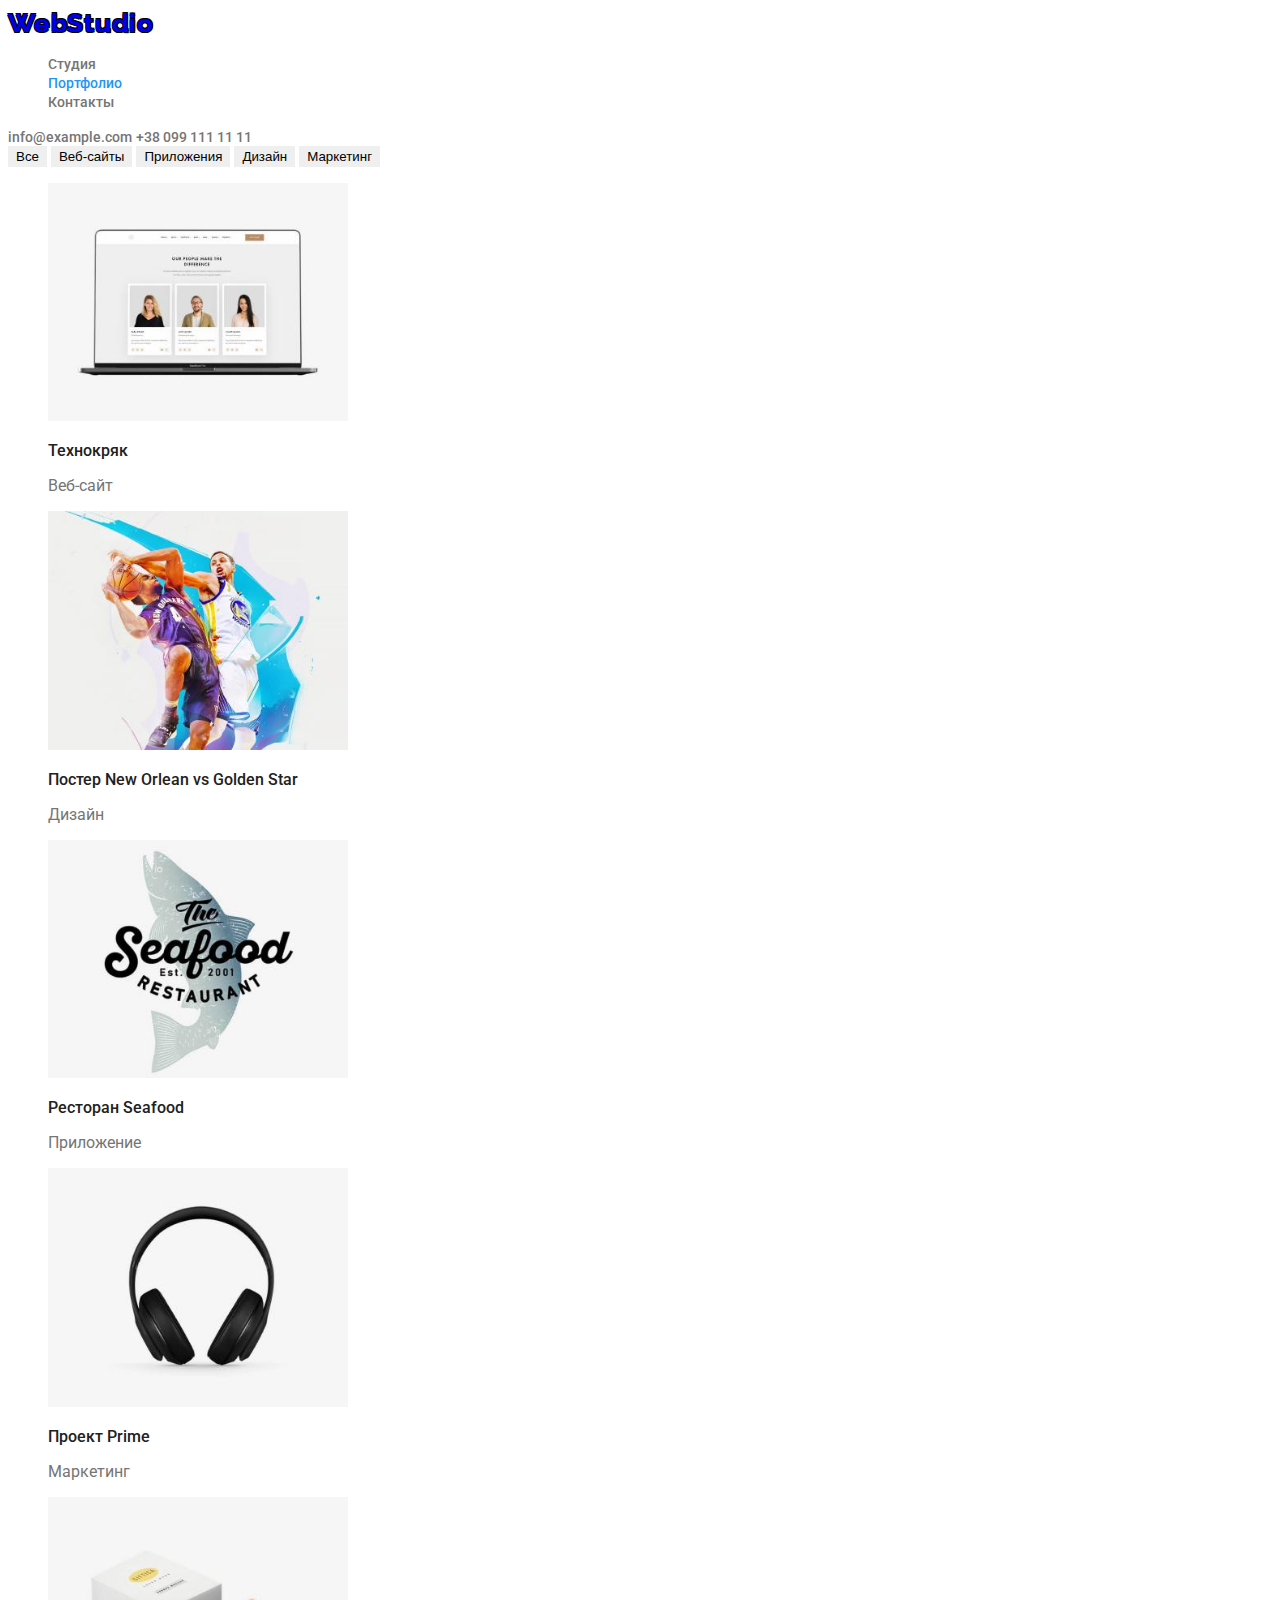
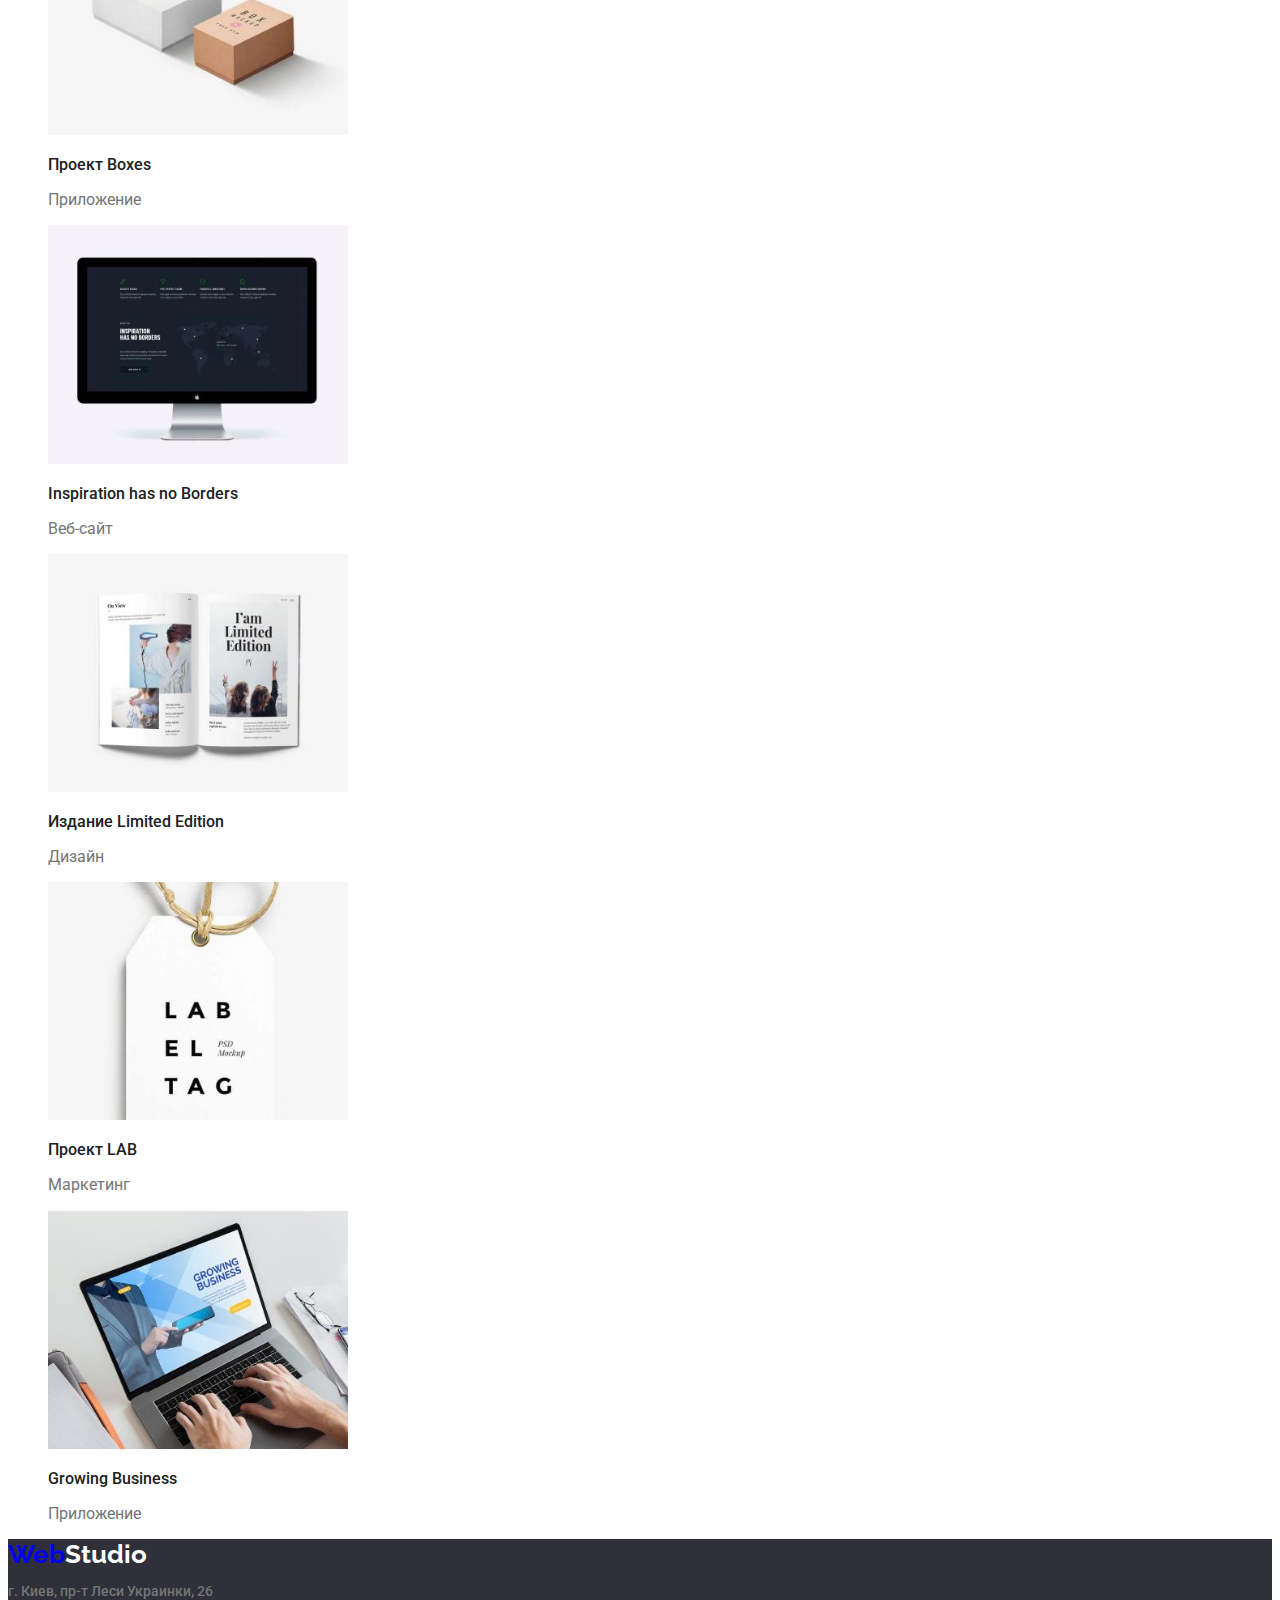
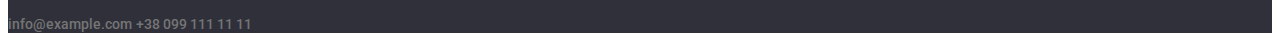
==== portfolio.html @ 840eee84 "1" ====
<!DOCTYPE html>
<html lang="en">
<head>
    <meta charset="UTF-8">
    <meta http-equiv="X-UA-Compatible" content="IE=edge">
    <meta name="viewport" content="width=device-width, initial-scale=1.0">
    <title>portfolio</title>
    <link href="https://fonts.googleapis.com/css2?family=Raleway:wght@700&family=Roboto:wght@400;500;700;900&display=swap"
 rel="stylesheet">
 <link rel="stylesheet" href="css/style.css">
</head>
<body>
    <!--шапка сторінки-->
    <header>
        <div class="portfolio-logo"><a href="index.html">WebStudio</a>
        </div>
        <!--навігація на інші сторінки-->
        <nav>
            <ul class="site-nav">
                <li><a href="index.html" class="link">Студия</a></li>
                <li><a href="portfolio.html" class="link current">Портфолио</a></li>
                <li><a href="Контакты" class="link">Контакты</a></li>
            </ul>
        </nav>
        <div class="site-nav" >
            <a class="link" href="mailto:info@example.com" >info@example.com</a>
            <a class="link" href="tel:+380991111111" >+38 099 111 11 11</a>
        </div>
    </header>

    <main>
        <h1 hidden>портфолио</h1>
        <div class="portfolio-button">
            <button type="button" class="element">Все</button>
            <button type="button" class="element">Веб-сайты</button>
            <button type="button" class="element">Приложения</button>
            <button type="button" class="element">Дизайн</button>
            <button type="button" class="element">Маркетинг</button>
        </div>
        <section>
            <h2 hidden>галерея</h2>
            <ul>
                <li>
                    <a href=""></a>
                    <img src="images/portfolio/1.jpg" alt="ноутбук на котором изображены люди" width="300">
                    <h3>Технокряк</h3>
                    <p>Веб-сайт</p>
                </li>
                <li>
                    <a href=""></a>
                    <img src="images/portfolio/2.jpg" alt="мужчины и баскетбольный мяч" width="300">
                    <h3> Постер New Orlean vs Golden Star</h3>
                    <p>Дизайн </p>
                </li>
                <li>
                    <a href=""></a>
                    <img src="images/portfolio/3.jpg" alt="рыба и название ресторана" width="300">
                    <h3> Ресторан Seafood</h3>
                    <p>Приложение</p>
                </li>
                <li>
                    <a href=""></a>
                    <img src="images/portfolio/4.jpg" alt="наушники черного цвета" width="300">
                    <h3> Проект Prime</h3>
                    <p> Маркетинг</p>
                </li>
                <li>
                    <a href=""></a>
                    <img src="images/portfolio/5.jpg" alt="две коробки, черного и коричневого цвета" width="300">
                    <h3> Проект Boxes</h3>
                    <p> Приложение</p>
                </li>
                <li>
                    <a href=""></a>
                    <img src="images/portfolio/6.jpg" alt="монитор компютера черного цвета" width="300">
                    <h3> Inspiration has no Borders</h3>
                    <p> Веб-сайт</p>
                </li>
                <li>
                    <a href=""></a>
                    <img src="images/portfolio/7.jpg" alt="журнал в раскрытом виде" width="300">
                    <h3> Издание Limited Edition</h3>
                    <p> Дизайн</p>
                </li>
                <li>
                    <a href=""></a>
                    <img src="images/portfolio/8.jpg" alt="бирка белого цвета с черной надписью" width="300">
                    <h3>Проект LAB </h3>
                    <p> Маркетинг</p>
                </li>
                <li>
                    <a href=""></a>
                    <img src="images/portfolio/9.jpg" alt="ноутбук на котором работает человек" width="300">
                    <h3>Growing Business</h3>
                    <p>Приложение</p>
                </li>
            </ul>

        </section>
    </main>


    <!--підвал-->
        <footer>
            <div class="logo"><a href="index.html">Web</a><span class="logo-footer">Studio</span></div>
            </div>
            <address class="site-nav">
                <p class="link">г. Киев, пр-т Леси Украинки, 26 </p>
                <a class="link" href="mailto:info@example.com" >info@example.com</a>
                <a class="link" href="tel:+380991111111">+38 099 111 11 11</a>
            </address>
        </footer>

</body>
</html>
---- css/style.css ----
:root{
  --text-color: #757575;
  --logo-color: #2196f3;
  --list-color: #ffffff;
  --title-color: #2F303A;
  --peculiarity-color: #212121;
  --user-color:  #F5F4FA;
}
body {
  background: var(--list-color);
  font-family: Roboto, sans-serif;
}
.logo{
  font-weight: bold;
  font-size: 26px;
  line-height: 1.19;
  font-family: Raleway;
}
.logo-footer {
  color: var(--list-color);
}
.logo-header{
  color: #000;
}
.portfolio-logo{
  font-family: Raleway;
  font-weight: bold;
  font-size: 26px;
  line-height: 1,19;
  letter-spacing: 0.03em;
  font-style: normal;
  color: var(--logo-color, #2196f3);
  text-shadow: black 1px 1px 0, black -1px -1px 0, 
  black -1px 1px 0, black 1px -1px 0;
  }
/*навигация по сайту*/
.site-nav .link {
  font-style: normal;
  text-decoration: none;
  font-weight: 500;
  font-size: 14px;
  line-height: 1.14;
  color: var(--text-color, #757575)
}
.site-nav .link:hover,
.site-nav .link:focus {
  color: var(--logo-color, #2196f3)
}
.site-nav .link.current {
  color: var(--logo-color, #2196f3)
}
/*курсор для кнопок и ссылок*/
.pointer {
  cursor: pointer;
  position: absolute;
  width: 200px;
  height: 50px;
  left: 700px;
  top: 430px;
}
/*Эффективные решения для вашего бизнеса*/
.main{
  width: 1600px;
  height: 600px;
  background: var(--title-color, #2F303A)
}
.title {
  font-weight: 900;
  font-size: 44px;
  line-height: 1.36;
  color: var(--list-color, white);
  width: 696px;
  height: 120px;
  text-align: center;
  text-transform: uppercase;
 }
/* Button */
.stydio-button {
  font-weight: bold;
  font-size: 16px;
  line-height: 1.87;
  color: var(--list-color, white);
  background-color: var(--logo-color, #2196f3);
  font-family: inherit;
  }
.portfolio-button .element:focus,
.portfolio-button .element:hover {
  background:var(--logo-color);
  border-radius: 4px;
  color: var(--list-color);
  box-shadow: 0.0em 1px 0.0em rgba(125,125,125,0.5);
}

/* Особенности */
.peculiarity {
  font-family: Roboto;
  font-style: normal;
  font-weight: bold;
  font-size: 14px;
  line-height: 1.14;
  color: var(--peculiarity-color,#212121);
  text-transform: uppercase;
}
.about-peculiarity {
  font-size: 14px;
  line-height: 1.71; 
}
.list{
  
}
.user{
  background: var (--user-color, #F5F4FA)
  height: 648px;
  width: 1600px;
  
}
.main-title {
  font-weight: bold;
  font-size: 36px;
  line-height: 1.17;
  color: var(--peculiarity-color,#212121);
  text-align: center;
}
.item{
   
}
h3 {
  font-weight: 500;
  font-size: 16px;
  line-height: 1.19;
  color: var(--lpeculiarity-color,#212121)
}
button{
  border-color: transparent; 
}
p {
  font-weight: normal;
  font-size: 16px;
  line-height: 1.19;
  color: var(--text-color, #757575) 
}
address{
  font-style: normal;
}
ul {
  list-style: none;
  color: var(--peculiarity-color,#212121)
}
a {
  text-decoration: none;
}
a:active,
a:visited {
  color: var(--logo-color, #2196f3)
}
footer{
  background:  var(--title-color, #2F303A)
}
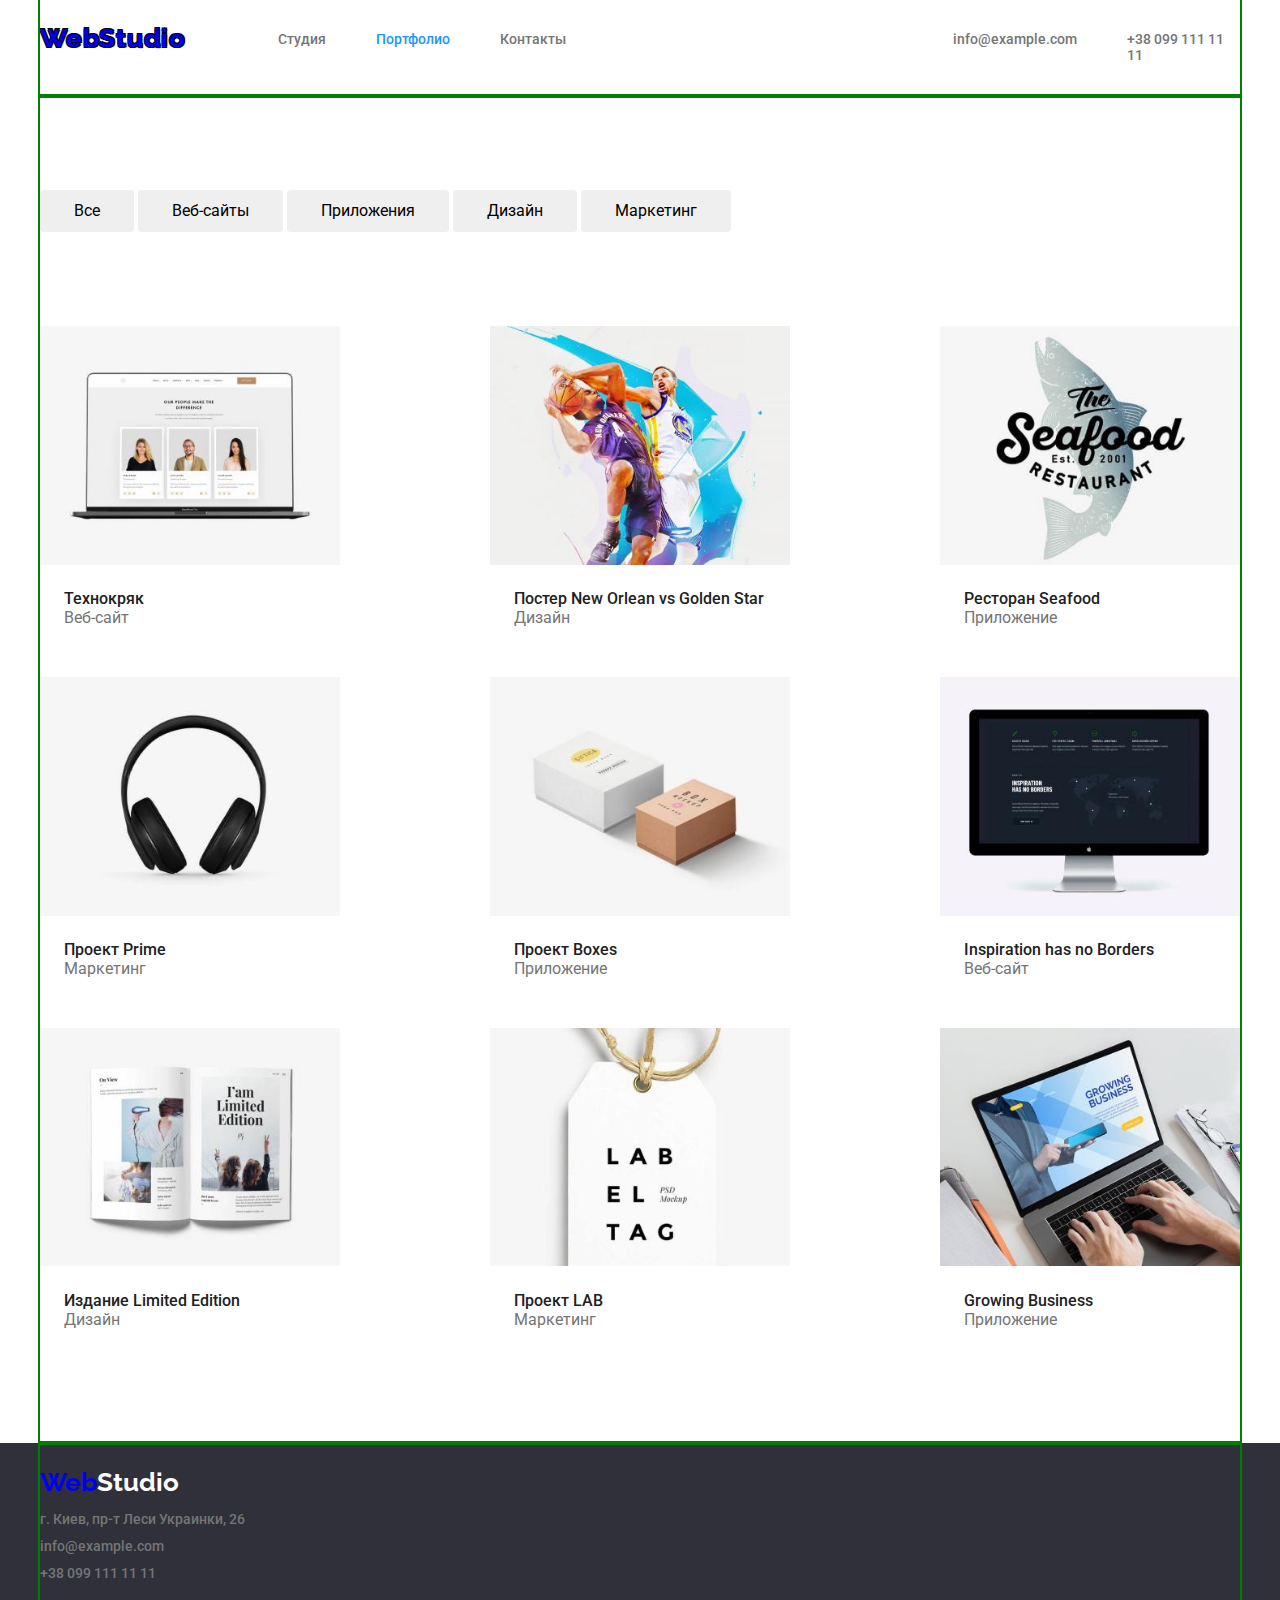
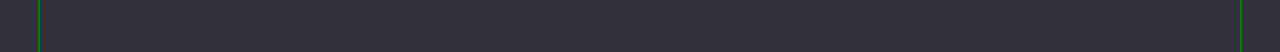
==== commit 5f08bf24: "1" ====
--- a/portfolio.html
+++ b/portfolio.html
@@ -7,28 +7,32 @@
     <title>portfolio</title>
     <link href="https://fonts.googleapis.com/css2?family=Raleway:wght@700&family=Roboto:wght@400;500;700;900&display=swap"
  rel="stylesheet">
- <link rel="stylesheet" href="css/style.css">
+    <link rel="stylesheet" href="https://cdnjs.cloudflare.com/ajax/libs/modern-normalize/1.0.0/modern-normalize.min.css">
+    <link rel="stylesheet" href="css/style.css">
 </head>
 <body>
     <!--шапка сторінки-->
     <header>
-        <div class="portfolio-logo"><a href="index.html">WebStudio</a>
+        <div class="container logo-nav">
+            <div class="portfolio-logo"><a href="index.html">WebStudio</a>
+            </div>
+            <!--навігація на інші сторінки-->
+            <nav>
+                <ul class="site-nav">
+                    <li class="item"><a href="index.html" class="link">Студия</a></li>
+                    <li class="item"><a href="portfolio.html" class="link current">Портфолио</a></li>
+                    <li class="item"><a href="Контакты" class="link">Контакты</a></li>
+                </ul>
+            </nav>
+                <ul class="site-nav">
+                    <li class="item-contact"><a class="link" href="mailto:info@example.com">info@example.com</a></li>
+                    <li class="item-contact"><a class="link" href="tel:+380991111111">+38 099 111 11 11</a></li>
+                </ul>   
         </div>
-        <!--навігація на інші сторінки-->
-        <nav>
-            <ul class="site-nav">
-                <li><a href="index.html" class="link">Студия</a></li>
-                <li><a href="portfolio.html" class="link current">Портфолио</a></li>
-                <li><a href="Контакты" class="link">Контакты</a></li>
-            </ul>
-        </nav>
-        <div class="site-nav" >
-            <a class="link" href="mailto:info@example.com" >info@example.com</a>
-            <a class="link" href="tel:+380991111111" >+38 099 111 11 11</a>
-        </div>
+        
     </header>
 
-    <main>
+    <main class="container portfolio">
         <h1 hidden>портфолио</h1>
         <div class="portfolio-button">
             <button type="button" class="element">Все</button>
@@ -39,60 +43,87 @@
         </div>
         <section>
             <h2 hidden>галерея</h2>
-            <ul>
-                <li>
+            <ul class="gallery">
+                <li class="gallery-item">
                     <a href=""></a>
                     <img src="images/portfolio/1.jpg" alt="ноутбук на котором изображены люди" width="300">
-                    <h3>Технокряк</h3>
-                    <p>Веб-сайт</p>
+                   <div class="portfolio-card">
+                        <h3>Технокряк</h3>
+                        <p>Веб-сайт</p>
+                   </div>
+                    
                 </li>
-                <li>
+                <li class="gallery-item">
                     <a href=""></a>
                     <img src="images/portfolio/2.jpg" alt="мужчины и баскетбольный мяч" width="300">
-                    <h3> Постер New Orlean vs Golden Star</h3>
-                    <p>Дизайн </p>
+                    <div class="portfolio-card">
+                        <h3> Постер New Orlean vs Golden Star</h3>
+                        <p>Дизайн </p>
+                    </div>
+                    
                 </li>
-                <li>
+                <li class="gallery-item">
                     <a href=""></a>
                     <img src="images/portfolio/3.jpg" alt="рыба и название ресторана" width="300">
-                    <h3> Ресторан Seafood</h3>
-                    <p>Приложение</p>
+                    <div class="portfolio-card">
+                        <h3> Ресторан Seafood</h3>
+                        <p>Приложение</p>
+                    </div>
+                    
                 </li>
-                <li>
+                <li class="gallery-item">
                     <a href=""></a>
                     <img src="images/portfolio/4.jpg" alt="наушники черного цвета" width="300">
-                    <h3> Проект Prime</h3>
-                    <p> Маркетинг</p>
+                    <div class="portfolio-card">
+                        <h3> Проект Prime</h3>
+                        <p> Маркетинг</p>
+                    </div>
+                    
                 </li>
-                <li>
+                <li class="gallery-item">
                     <a href=""></a>
                     <img src="images/portfolio/5.jpg" alt="две коробки, черного и коричневого цвета" width="300">
-                    <h3> Проект Boxes</h3>
-                    <p> Приложение</p>
+                    <div class="portfolio-card">
+                        <h3> Проект Boxes</h3>
+                        <p> Приложение</p>
+                    </div>
+                    
                 </li>
-                <li>
+                <li class="gallery-item">
                     <a href=""></a>
                     <img src="images/portfolio/6.jpg" alt="монитор компютера черного цвета" width="300">
-                    <h3> Inspiration has no Borders</h3>
-                    <p> Веб-сайт</p>
+                    <div class="portfolio-card">
+                        <h3> Inspiration has no Borders</h3>
+                        <p> Веб-сайт</p>
+                    </div>
+                    
                 </li>
-                <li>
+                <li class="gallery-item">
                     <a href=""></a>
                     <img src="images/portfolio/7.jpg" alt="журнал в раскрытом виде" width="300">
-                    <h3> Издание Limited Edition</h3>
-                    <p> Дизайн</p>
+                    <div class="portfolio-card">
+                        <h3> Издание Limited Edition</h3>
+                        <p> Дизайн</p>
+                    </div>
+                    
                 </li>
-                <li>
+                <li class="gallery-item">
                     <a href=""></a>
                     <img src="images/portfolio/8.jpg" alt="бирка белого цвета с черной надписью" width="300">
-                    <h3>Проект LAB </h3>
-                    <p> Маркетинг</p>
+                    <div class="portfolio-card">
+                        <h3>Проект LAB </h3>
+                        <p> Маркетинг</p>
+                    </div>
+                    
                 </li>
-                <li>
+                <li class="gallery-item">
                     <a href=""></a>
                     <img src="images/portfolio/9.jpg" alt="ноутбук на котором работает человек" width="300">
-                    <h3>Growing Business</h3>
-                    <p>Приложение</p>
+                    <div class="portfolio-card">
+                        <h3>Growing Business</h3>
+                        <p>Приложение</p>
+                    </div>
+                    
                 </li>
             </ul>
 
@@ -102,14 +133,19 @@
 
     <!--підвал-->
         <footer>
-            <div class="logo"><a href="index.html">Web</a><span class="logo-footer">Studio</span></div>
+            <div class="container">
+                <div class="logo"><a href="index.html">Web</a><span class="logo-footer">Studio</span> </div>
+                <address class="site-nav">
+                    <div class="adress">
+                        <p class="link-footer">г. Киев, пр-т Леси Украинки, 26</p>
+                        <ul class="footer-contact">
+                            <li class="contact"><a class="link-footer" href="mailto:info@example.com">info@example.com</a></li>
+                            <li class="contact"><a class="link-footer" href="tel:+380991111111">+38 099 111 11 11</a></li>
+                        </ul>
+                    </div>
+            
+                </address>
             </div>
-            <address class="site-nav">
-                <p class="link">г. Киев, пр-т Леси Украинки, 26 </p>
-                <a class="link" href="mailto:info@example.com" >info@example.com</a>
-                <a class="link" href="tel:+380991111111">+38 099 111 11 11</a>
-            </address>
         </footer>
-
 </body>
 </html>--- a/css/style.css
+++ b/css/style.css
@@ -10,7 +10,22 @@
   background: var(--list-color);
   font-family: Roboto, sans-serif;
 }
+.container{
+  outline: 2px solid green;
+  width: 1200px;
+ /* padding-left: 15px;
+  padding-right: 15px;*/
+  margin-left: auto;
+  margin-right: auto;
+}
+.logo-nav{
+  display: flex;
+}
 .logo{
+  padding-top: 24px;
+  padding-bottom: 25px;
+  width: 145px;
+  height: 31px;
   font-weight: bold;
   font-size: 26px;
   line-height: 1.19;
@@ -18,11 +33,17 @@
 }
 .logo-footer {
   color: var(--list-color);
-}
+ 
+}
+
 .logo-header{
   color: #000;
 }
 .portfolio-logo{
+  padding-top: 24px;
+  padding-bottom: 25px;
+  width: 145px;
+  height: 31px;
   font-family: Raleway;
   font-weight: bold;
   font-size: 26px;
@@ -34,7 +55,33 @@
   black -1px 1px 0, black 1px -1px 0;
   }
 /*навигация по сайту*/
+.nav{
+  display: flex;
+}
+.site-nav{
+  display: flex;
+  padding-left: 0;
+}
+.site-nav .contact:not(:last-child){
+  margin-right: 50px;
+}
+.site-nav .item-contact{
+  justify-content: flex-end;
+}
+.site-nav .item:not(:last-child){
+  margin-right: 50px;
+ }
+ .site-nav .item:first-child{
+ margin-left: 93px;
+ }
+.site-nav .item-contact:not(:last-child){
+  margin-right: 50px;
+  margin-left: 387px;
+}
 .site-nav .link {
+  display: block;
+  padding-top: 32px;
+  padding-bottom: 32px;
   font-style: normal;
   text-decoration: none;
   font-weight: 500;
@@ -60,29 +107,50 @@
 }
 /*Эффективные решения для вашего бизнеса*/
 .main{
-  width: 1600px;
-  height: 600px;
-  background: var(--title-color, #2F303A)
+  margin-top: 0;
+  margin-bottom: 0;
+  margin-left: auto;
+  margin-right: auto;
+  /*width: 1600px;*/
+  /*height: 600px;*/
+  background: var(--title-color, #2F303A);
+  padding: 200px  452px 280px ;
+ 
 }
 .title {
+  margin-top: 0;
+  margin-bottom:0;
+  margin-left: 0;
+  margin-right: 0;
   font-weight: 900;
   font-size: 44px;
   line-height: 1.36;
   color: var(--list-color, white);
   width: 696px;
-  height: 120px;
+  /*height: 120px;*/
   text-align: center;
   text-transform: uppercase;
+
  }
 /* Button */
 .stydio-button {
+  margin-top: 30px;
+  margin-bottom: 0;
   font-weight: bold;
   font-size: 16px;
   line-height: 1.87;
-  color: var(--list-color, white);
-  background-color: var(--logo-color, #2196f3);
+  color: var(--list-color);
+  background-color: var(--logo-color);
   font-family: inherit;
+}
+.portfolio-button{
+  padding-top: 94px;
   }
+.portfolio-button .element:{
+  display: flex;
+  margin-right: 6px;
+  
+}
 .portfolio-button .element:focus,
 .portfolio-button .element:hover {
   background:var(--logo-color);
@@ -104,36 +172,146 @@
 .about-peculiarity {
   font-size: 14px;
   line-height: 1.71; 
-}
+  padding-top: 10px;
+}
+.list .list-item:not(:last-child){
+  margin-right: 30px;
+ }
 .list{
+  display: flex;
+  padding-top: 94px;
+  padding-bottom: 94px;
+  padding-left: 0;
   
 }
 .user{
   background: var (--user-color, #F5F4FA)
   height: 648px;
   width: 1600px;
-  
+  padding-top: 94px;
+  
+}
+.studio-card{
+  padding: 20px 24px;
 }
 .main-title {
+  padding-bottom: 50px;
   font-weight: bold;
   font-size: 36px;
   line-height: 1.17;
   color: var(--peculiarity-color,#212121);
   text-align: center;
-}
-.item{
-   
+  width: 1200px;
+}
+.visualization{
+  display: flex;
+  padding-left: 0;
+  padding-bottom: 94px;
+}
+.visualization-item {
+  width: 370px;
+  height: 294px;
+}
+.visualization .visualization-item:not(:last-child){
+  margin-right: 30px;
+  
+ }
+.user-block{
+  display: flex;
+  padding-left: 0;
+  width: 1200px;
+}
+.user-item{
+  width: 270px;
+  height: 368px;
+ 
+}
+.user-block .user-item:not(:last-child){
+  margin-right: 30px;
+ }
+
+.gallery{
+  display: flex;
+  flex-wrap: wrap;
+  justify-content: space-between;
+  padding-left: 0;
+  width: 1200px;
+  padding-bottom: 94px;
+  padding-top: 94px;
+  
+}
+.gallery-item{
+   margin-bottom: 30px;
+   margin-right: 30px;
+}
+.gallery-item:nth-child(3n){
+  margin-right: 0;
+}
+.gallery-item:nth-last-child(-n + 3){
+  margin-bottom: 0;
+}
+/*.gallery-item{
+  width: 370px;
+  margin-right: 30px;
+}
+.gallery-item:nth-child(3n){
+  margin-right: 0;
+}*/
+.portfolio-card{
+  padding: 20px 24px;
+}
+.adress{
+  display: block;
+  padding-bottom: 60px;
+  padding-top: 20px;
+}
+.site-nav .link-footer{
+  padding-bottom: 9px;
+  font-style: normal;
+  text-decoration: none;
+  font-weight: 500;
+  font-size: 14px;
+  line-height: 1.14;
+  color: var(--text-color, #757575)
+}
+.site-nav .link-footer:hover,
+.site-nav .link-footer:focus {
+  color: var(--logo-color, #2196f3)
+}
+.footer-contact{
+  padding-left: 0;
+}
+.footer-contact .contact{
+  padding-bottom: 9px;
+}
+h1{
+ text-align: center;
+ 
+  
+}
+h2{
+  margin-top: 0;
+  margin-bottom: 0;
 }
 h3 {
+  margin-top: 0;
+  margin-bottom: 0;
   font-weight: 500;
   font-size: 16px;
   line-height: 1.19;
-  color: var(--lpeculiarity-color,#212121)
+  color: var(--peculiarity-color,#212121)
 }
 button{
   border-color: transparent; 
+  margin-top: 0;
+  margin-bottom: 0;
+  padding: 10px 32px;
+  border-radius: 4px;
+  text-align: center;
 }
 p {
+  margin-top: 0;
+  margin-bottom: 0;
   font-weight: normal;
   font-size: 16px;
   line-height: 1.19;
@@ -141,8 +319,11 @@
 }
 address{
   font-style: normal;
+  
 }
 ul {
+  margin-top: 0;
+  margin-bottom: 0;
   list-style: none;
   color: var(--peculiarity-color,#212121)
 }
@@ -154,5 +335,6 @@
   color: var(--logo-color, #2196f3)
 }
 footer{
+  margin-top: 0;
   background:  var(--title-color, #2F303A)
 }
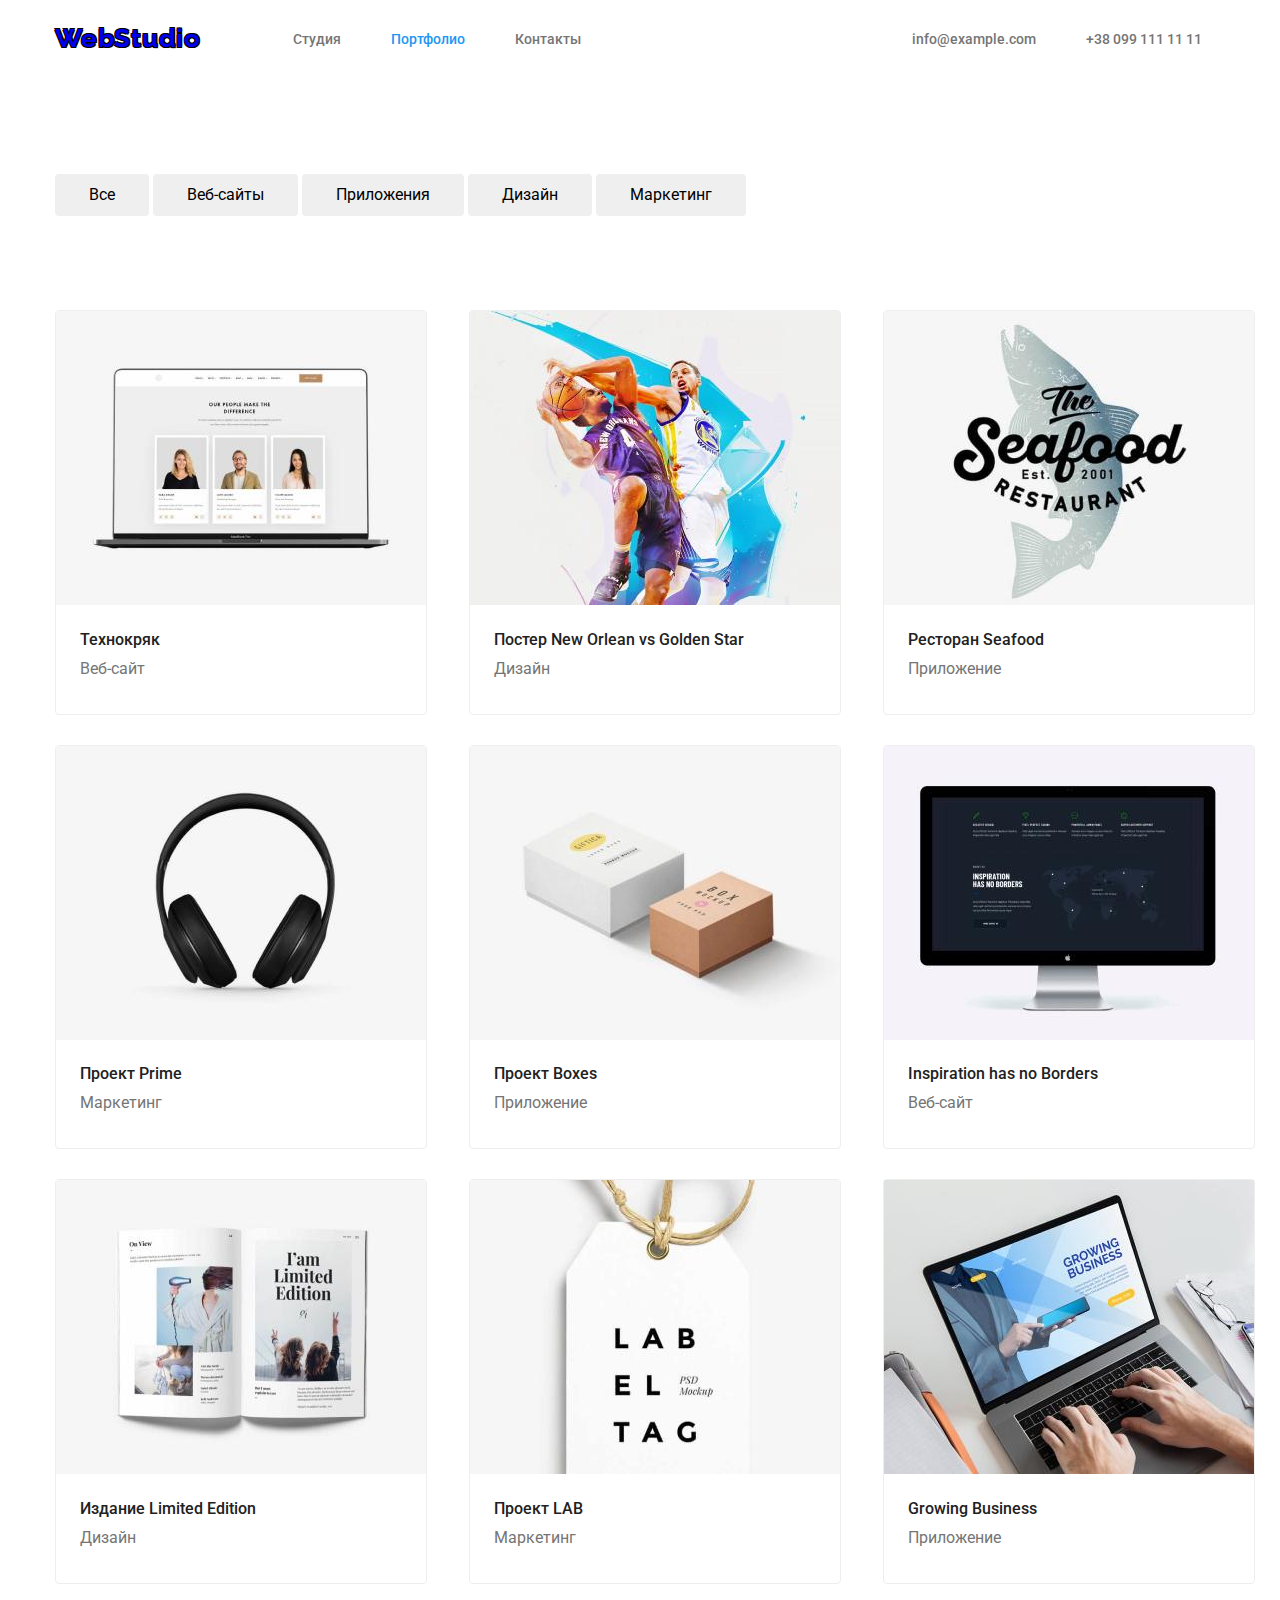
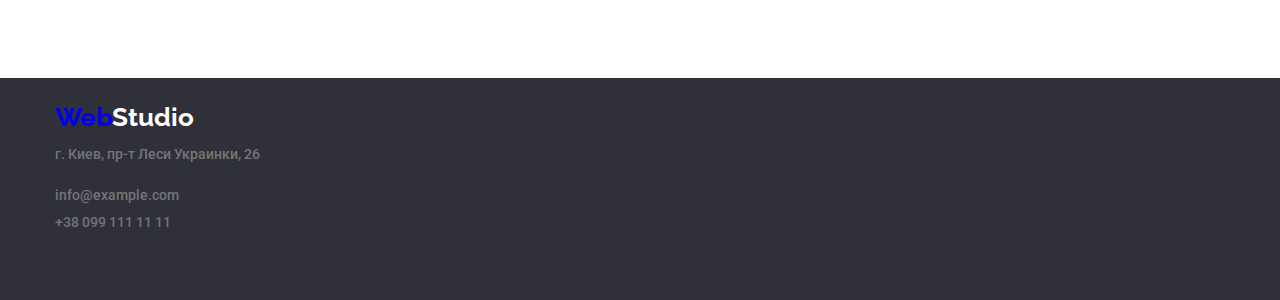
==== commit 0037cacc: "1" ====
--- a/portfolio.html
+++ b/portfolio.html
@@ -46,7 +46,7 @@
             <ul class="gallery">
                 <li class="gallery-item">
                     <a href=""></a>
-                    <img src="images/portfolio/1.jpg" alt="ноутбук на котором изображены люди" width="300">
+                    <img src="images/portfolio/1.jpg" alt="ноутбук на котором изображены люди" width="370">
                    <div class="portfolio-card">
                         <h3>Технокряк</h3>
                         <p>Веб-сайт</p>
@@ -55,7 +55,7 @@
                 </li>
                 <li class="gallery-item">
                     <a href=""></a>
-                    <img src="images/portfolio/2.jpg" alt="мужчины и баскетбольный мяч" width="300">
+                    <img src="images/portfolio/2.jpg" alt="мужчины и баскетбольный мяч" width="370">
                     <div class="portfolio-card">
                         <h3> Постер New Orlean vs Golden Star</h3>
                         <p>Дизайн </p>
@@ -64,7 +64,7 @@
                 </li>
                 <li class="gallery-item">
                     <a href=""></a>
-                    <img src="images/portfolio/3.jpg" alt="рыба и название ресторана" width="300">
+                    <img src="images/portfolio/3.jpg" alt="рыба и название ресторана" width="370">
                     <div class="portfolio-card">
                         <h3> Ресторан Seafood</h3>
                         <p>Приложение</p>
@@ -73,7 +73,7 @@
                 </li>
                 <li class="gallery-item">
                     <a href=""></a>
-                    <img src="images/portfolio/4.jpg" alt="наушники черного цвета" width="300">
+                    <img src="images/portfolio/4.jpg" alt="наушники черного цвета" width="370">
                     <div class="portfolio-card">
                         <h3> Проект Prime</h3>
                         <p> Маркетинг</p>
@@ -82,7 +82,7 @@
                 </li>
                 <li class="gallery-item">
                     <a href=""></a>
-                    <img src="images/portfolio/5.jpg" alt="две коробки, черного и коричневого цвета" width="300">
+                    <img src="images/portfolio/5.jpg" alt="две коробки, черного и коричневого цвета" width="370">
                     <div class="portfolio-card">
                         <h3> Проект Boxes</h3>
                         <p> Приложение</p>
@@ -91,7 +91,7 @@
                 </li>
                 <li class="gallery-item">
                     <a href=""></a>
-                    <img src="images/portfolio/6.jpg" alt="монитор компютера черного цвета" width="300">
+                    <img src="images/portfolio/6.jpg" alt="монитор компютера черного цвета" width="370">
                     <div class="portfolio-card">
                         <h3> Inspiration has no Borders</h3>
                         <p> Веб-сайт</p>
@@ -100,7 +100,7 @@
                 </li>
                 <li class="gallery-item">
                     <a href=""></a>
-                    <img src="images/portfolio/7.jpg" alt="журнал в раскрытом виде" width="300">
+                    <img src="images/portfolio/7.jpg" alt="журнал в раскрытом виде" width="370">
                     <div class="portfolio-card">
                         <h3> Издание Limited Edition</h3>
                         <p> Дизайн</p>
@@ -109,7 +109,7 @@
                 </li>
                 <li class="gallery-item">
                     <a href=""></a>
-                    <img src="images/portfolio/8.jpg" alt="бирка белого цвета с черной надписью" width="300">
+                    <img src="images/portfolio/8.jpg" alt="бирка белого цвета с черной надписью" width="370">
                     <div class="portfolio-card">
                         <h3>Проект LAB </h3>
                         <p> Маркетинг</p>
@@ -118,7 +118,7 @@
                 </li>
                 <li class="gallery-item">
                     <a href=""></a>
-                    <img src="images/portfolio/9.jpg" alt="ноутбук на котором работает человек" width="300">
+                    <img src="images/portfolio/9.jpg" alt="ноутбук на котором работает человек" width="370">
                     <div class="portfolio-card">
                         <h3>Growing Business</h3>
                         <p>Приложение</p>
--- a/css/style.css
+++ b/css/style.css
@@ -6,15 +6,20 @@
   --peculiarity-color: #212121;
   --user-color:  #F5F4FA;
 }
+*,
+*::before,
+*::after {
+  box-sizing: border-box;
+}
 body {
   background: var(--list-color);
   font-family: Roboto, sans-serif;
 }
 .container{
-  outline: 2px solid green;
+  /* outline: 2px solid green;*/
   width: 1200px;
- /* padding-left: 15px;
-  padding-right: 15px;*/
+  padding-left: 15px;
+  padding-right: 15px;
   margin-left: auto;
   margin-right: auto;
 }
@@ -76,7 +81,7 @@
  }
 .site-nav .item-contact:not(:last-child){
   margin-right: 50px;
-  margin-left: 387px;
+  margin-left: 331px;
 }
 .site-nav .link {
   display: block;
@@ -193,6 +198,7 @@
 }
 .studio-card{
   padding: 20px 24px;
+  text-align: center;
 }
 .main-title {
   padding-bottom: 50px;
@@ -216,14 +222,23 @@
   margin-right: 30px;
   
  }
+ .user{
+   background: #F5F4FA;
+   margin-left: auto;
+   margin-right: auto;
+ }
 .user-block{
   display: flex;
   padding-left: 0;
+  padding-bottom: 94px;
   width: 1200px;
 }
 .user-item{
   width: 270px;
   height: 368px;
+  border-radius: 0px 0px 4px 4px;
+  border: 1px solid #EEEEEE;
+  
  
 }
 .user-block .user-item:not(:last-child){
@@ -241,8 +256,15 @@
   
 }
 .gallery-item{
-   margin-bottom: 30px;
-   margin-right: 30px;
+  display: block;
+  margin-bottom: 30px;
+  margin-right: 30px;
+  border: 1px solid #EEEEEE;
+  border-radius: 4px;
+}
+.portfolio-card{
+ 
+  border-radius: 5px;
 }
 .gallery-item:nth-child(3n){
   margin-right: 0;
@@ -285,6 +307,7 @@
   padding-bottom: 9px;
 }
 h1{
+  margin-bottom: 0;
  text-align: center;
  
   
@@ -296,6 +319,7 @@
 h3 {
   margin-top: 0;
   margin-bottom: 0;
+  padding-bottom: 10px;
   font-weight: 500;
   font-size: 16px;
   line-height: 1.19;
@@ -311,7 +335,7 @@
 }
 p {
   margin-top: 0;
-  margin-bottom: 0;
+  margin-bottom:0x;
   font-weight: normal;
   font-size: 16px;
   line-height: 1.19;
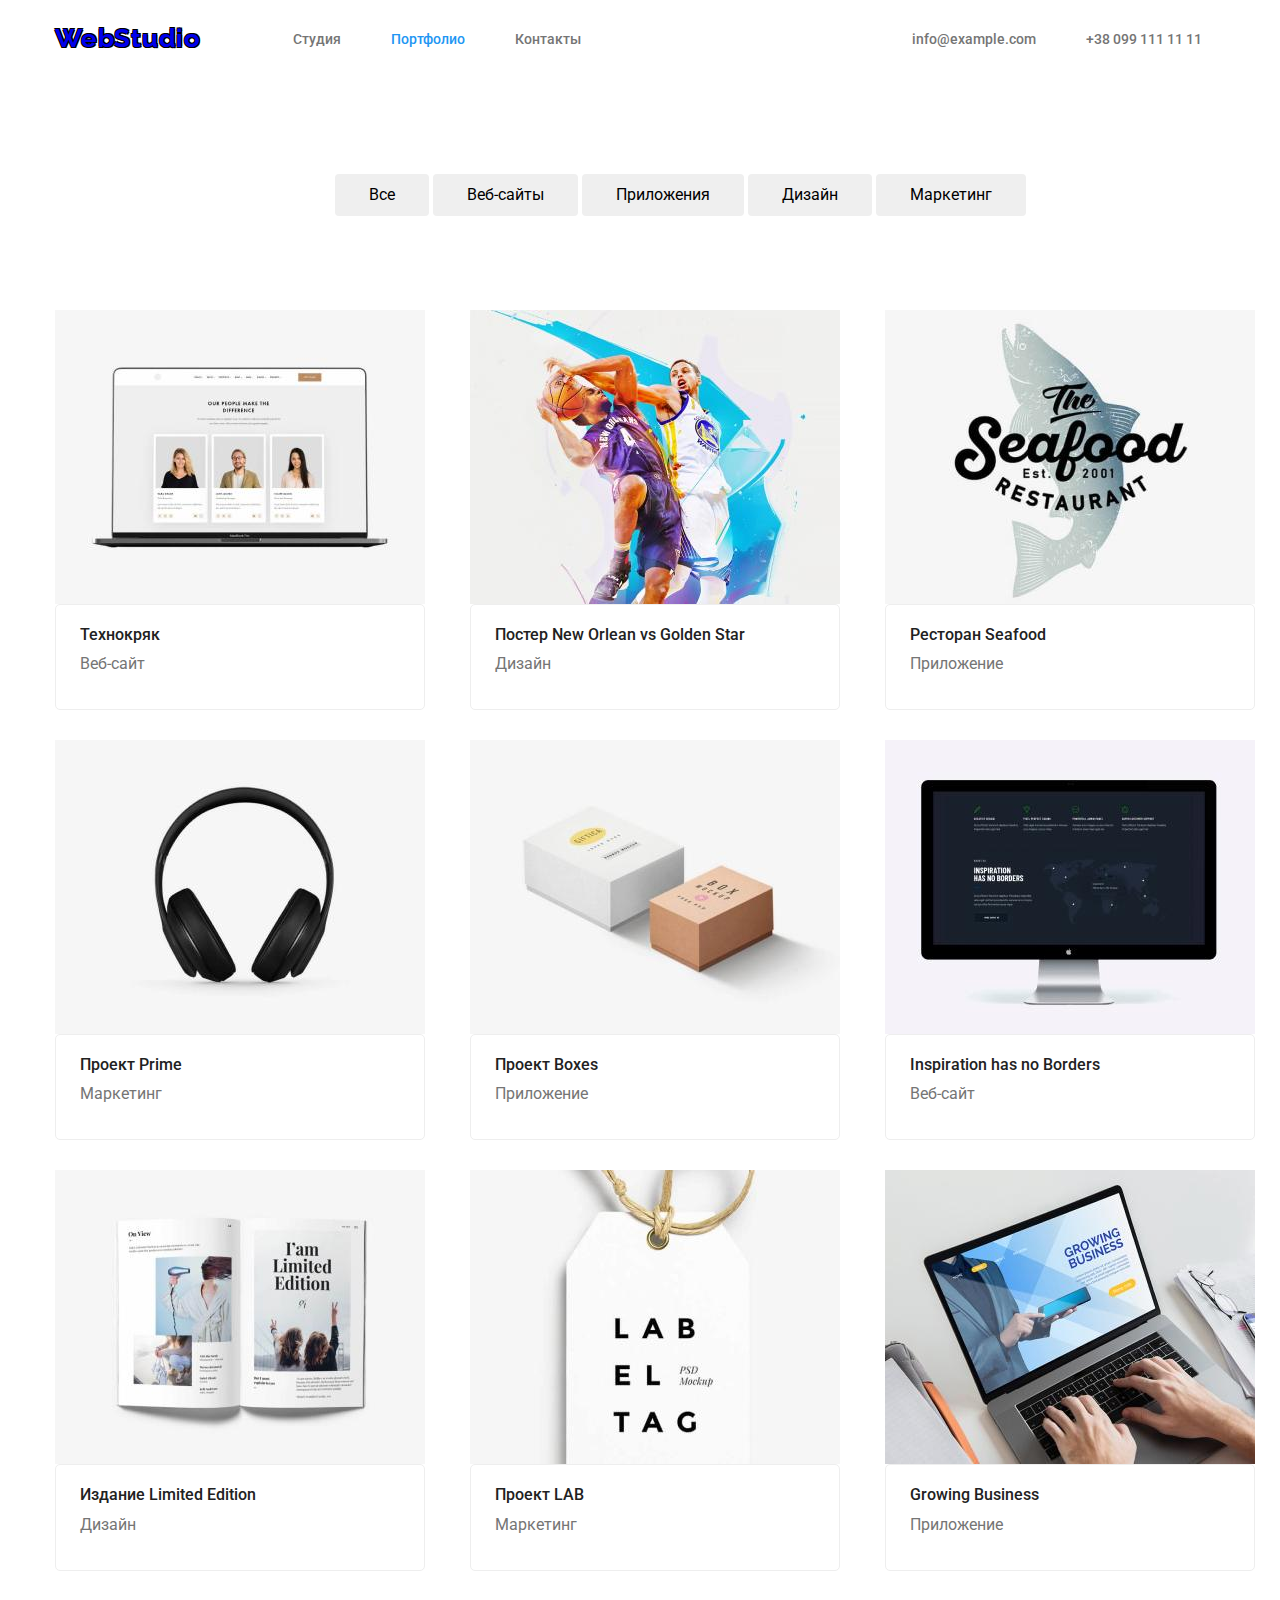
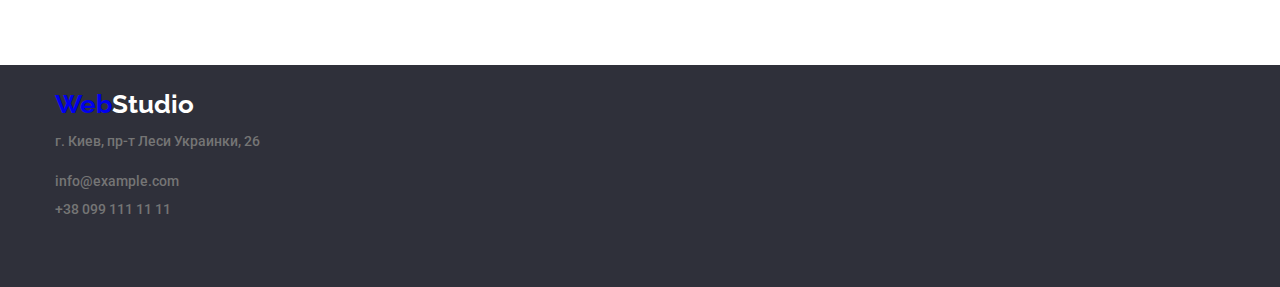
==== commit 14bfefb7: "1" ====
--- a/portfolio.html
+++ b/portfolio.html
@@ -32,7 +32,7 @@
         
     </header>
 
-    <main class="container portfolio">
+    <main class="container section">
         <h1 hidden>портфолио</h1>
         <div class="portfolio-button">
             <button type="button" class="element">Все</button>
--- a/css/style.css
+++ b/css/style.css
@@ -148,9 +148,16 @@
   background-color: var(--logo-color);
   font-family: inherit;
 }
+.section{
+  
+}
 .portfolio-button{
   padding-top: 94px;
-  }
+  padding-left: 280px;
+ display: inline-block;
+ 
+}
+  
 .portfolio-button .element:{
   display: flex;
   margin-right: 6px;
@@ -259,13 +266,14 @@
   display: block;
   margin-bottom: 30px;
   margin-right: 30px;
+  border-bottom-right-radius:5px;
+  border-bottom-left-radius:5px;
+}
+.portfolio-card{
   border: 1px solid #EEEEEE;
-  border-radius: 4px;
-}
-.portfolio-card{
- 
   border-radius: 5px;
 }
+
 .gallery-item:nth-child(3n){
   margin-right: 0;
 }
@@ -306,6 +314,11 @@
 .footer-contact .contact{
   padding-bottom: 9px;
 }
+img{
+  display: block;
+  max-width: 100%;
+  height: auto;
+}
 h1{
   margin-bottom: 0;
  text-align: center;
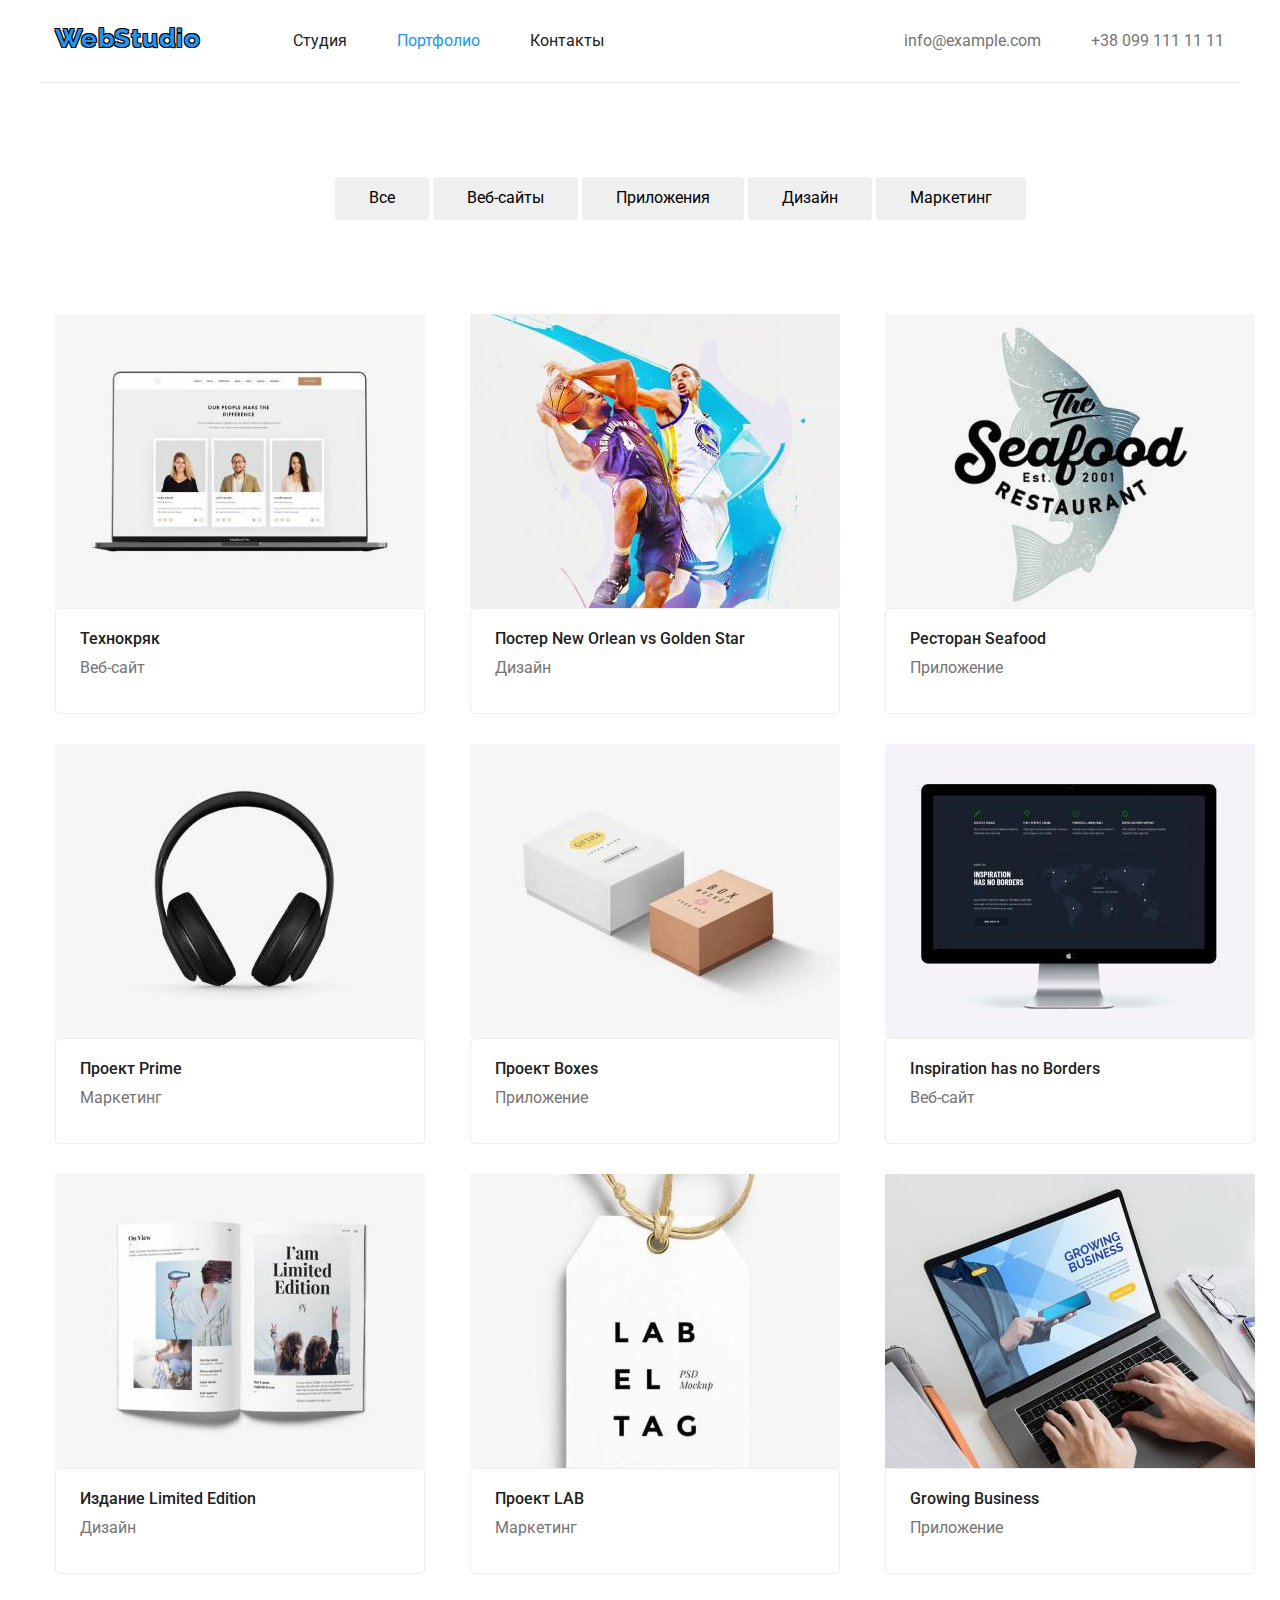
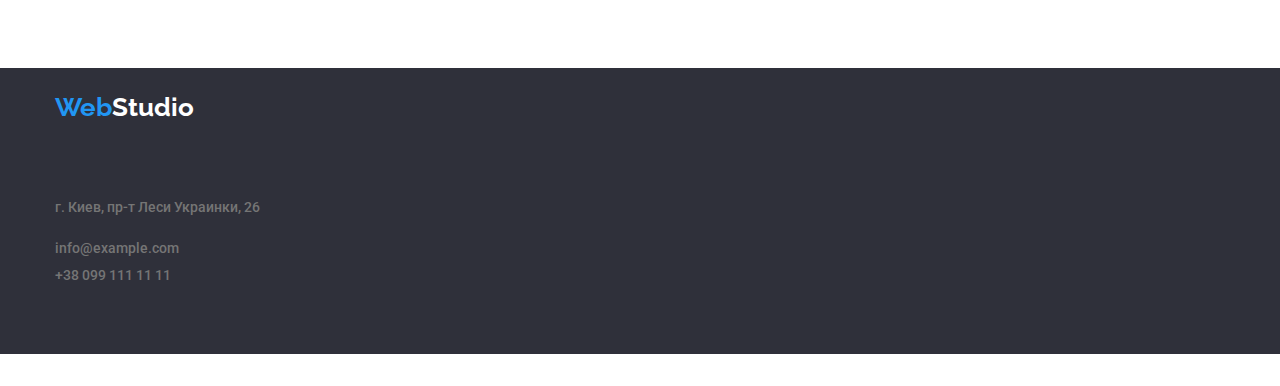
==== commit d5ffea14: "1" ====
--- a/portfolio.html
+++ b/portfolio.html
@@ -19,14 +19,14 @@
             <!--навігація на інші сторінки-->
             <nav>
                 <ul class="site-nav">
-                    <li class="item"><a href="index.html" class="link">Студия</a></li>
-                    <li class="item"><a href="portfolio.html" class="link current">Портфолио</a></li>
-                    <li class="item"><a href="Контакты" class="link">Контакты</a></li>
+                    <li class="item"><a href="index.html" class="link-nav">Студия</a></li>
+                    <li class="item"><a href="portfolio.html" class="link-nav current">Портфолио</a></li>
+                    <li class="item"><a href="Контакты" class="link-nav">Контакты</a></li>
                 </ul>
             </nav>
                 <ul class="site-nav">
-                    <li class="item-contact"><a class="link" href="mailto:info@example.com">info@example.com</a></li>
-                    <li class="item-contact"><a class="link" href="tel:+380991111111">+38 099 111 11 11</a></li>
+                    <li class="item-contact"><a class="link-contact" href="mailto:info@example.com">info@example.com</a></li>
+                    <li class="item-contact"><a class="link-contact" href="tel:+380991111111">+38 099 111 11 11</a></li>
                 </ul>   
         </div>
         
--- a/css/style.css
+++ b/css/style.css
@@ -1,10 +1,10 @@
-:root{
+:root {
   --text-color: #757575;
   --logo-color: #2196f3;
   --list-color: #ffffff;
-  --title-color: #2F303A;
+  --title-color: #2f303a;
   --peculiarity-color: #212121;
-  --user-color:  #F5F4FA;
+  --user-color: #f5f4fa;
 }
 *,
 *::before,
@@ -15,7 +15,7 @@
   background: var(--list-color);
   font-family: Roboto, sans-serif;
 }
-.container{
+.container {
   /* outline: 2px solid green;*/
   width: 1200px;
   padding-left: 15px;
@@ -23,14 +23,15 @@
   margin-left: auto;
   margin-right: auto;
 }
-.logo-nav{
-  display: flex;
-}
-.logo{
+.logo-nav {
+  display: flex;
+  border-bottom: 1px solid#ECECEC;
+}
+.logo {
   padding-top: 24px;
   padding-bottom: 25px;
   width: 145px;
-  height: 31px;
+  /*height: 31px;*/
   font-weight: bold;
   font-size: 26px;
   line-height: 1.19;
@@ -38,53 +39,54 @@
 }
 .logo-footer {
   color: var(--list-color);
- 
 }
 
-.logo-header{
+.logo-header {
   color: #000;
 }
-.portfolio-logo{
+.portfolio-logo {
   padding-top: 24px;
   padding-bottom: 25px;
   width: 145px;
-  height: 31px;
+  /*height: 31px;*/
   font-family: Raleway;
   font-weight: bold;
   font-size: 26px;
-  line-height: 1,19;
+  line-height: 1, 19;
   letter-spacing: 0.03em;
   font-style: normal;
   color: var(--logo-color, #2196f3);
-  text-shadow: black 1px 1px 0, black -1px -1px 0, 
-  black -1px 1px 0, black 1px -1px 0;
-  }
+  text-shadow: black 1px 1px 0, black -1px -1px 0, black -1px 1px 0,
+    black 1px -1px 0;
+}
 /*навигация по сайту*/
-.nav{
-  display: flex;
-}
-.site-nav{
-  display: flex;
-  padding-left: 0;
-}
-.site-nav .contact:not(:last-child){
+.nav {
+  display: flex;
+}
+.site-nav {
+  display: flex;
+  padding-left: 0;
+  margin-top: 32px;
+  margin-bottom: 32px;
+}
+.site-nav .contact:not(:last-child) {
   margin-right: 50px;
 }
-.site-nav .item-contact{
+.site-nav .item-contact {
   justify-content: flex-end;
 }
-.site-nav .item:not(:last-child){
+.site-nav .item:not(:last-child) {
   margin-right: 50px;
- }
- .site-nav .item:first-child{
- margin-left: 93px;
- }
-.site-nav .item-contact:not(:last-child){
+}
+.site-nav .item:first-child {
+  margin-left: 93px;
+}
+.site-nav .item-contact:not(:last-child) {
   margin-right: 50px;
-  margin-left: 331px;
-}
-.site-nav .link {
-  display: block;
+  margin-left: 300px;
+}
+.site-nav .link-nav .link-contact {
+  /*display: block;*/
   padding-top: 32px;
   padding-bottom: 32px;
   font-style: normal;
@@ -92,55 +94,57 @@
   font-weight: 500;
   font-size: 14px;
   line-height: 1.14;
-  color: var(--text-color, #757575)
-}
-.site-nav .link:hover,
-.site-nav .link:focus {
-  color: var(--logo-color, #2196f3)
-}
-.site-nav .link.current {
-  color: var(--logo-color, #2196f3)
+}
+.site-nav .link-nav {
+  color: var(--peculiarity-color);
+}
+.site-nav .link-contact {
+  color: var(--text-color);
+}
+.site-nav .link-nav .link-contact:hover,
+.site-nav .link-nav .link-contact:focus {
+  color: var(--logo-color, #2196f3);
+}
+.site-nav .link-nav.current {
+  color: var(--logo-color, #2196f3);
 }
 /*курсор для кнопок и ссылок*/
 .pointer {
   cursor: pointer;
-  position: absolute;
   width: 200px;
-  height: 50px;
+  /*height: 50px;*/
   left: 700px;
   top: 430px;
 }
 /*Эффективные решения для вашего бизнеса*/
-.main{
+.main {
   margin-top: 0;
   margin-bottom: 0;
   margin-left: auto;
   margin-right: auto;
   /*width: 1600px;*/
   /*height: 600px;*/
-  background: var(--title-color, #2F303A);
-  padding: 200px  452px 280px ;
- 
+  background: var(--title-color, #2f303a);
+  padding: 200px 0;
+  text-align: center;
+  max-width: 1600px;
+  /* background-image: /*linear-gradient(rgba(47, 48, 58, 0.4)),*/ /*url(/images/фон.jpg);*/
+  /*background-position: center;*/
 }
 .title {
-  margin-top: 0;
-  margin-bottom:0;
-  margin-left: 0;
-  margin-right: 0;
+  margin: auto;
+  margin-bottom: 30px;
   font-weight: 900;
   font-size: 44px;
   line-height: 1.36;
   color: var(--list-color, white);
   width: 696px;
-  /*height: 120px;*/
+  height: 120px;
   text-align: center;
   text-transform: uppercase;
-
- }
+}
 /* Button */
 .stydio-button {
-  margin-top: 30px;
-  margin-bottom: 0;
   font-weight: bold;
   font-size: 16px;
   line-height: 1.87;
@@ -148,111 +152,101 @@
   background-color: var(--logo-color);
   font-family: inherit;
 }
-.section{
-  
-}
-.portfolio-button{
+
+.portfolio-button {
   padding-top: 94px;
   padding-left: 280px;
- display: inline-block;
- 
-}
-  
-.portfolio-button .element:{
+  display: inline-block;
+}
+.portfolio-button .element: {
   display: flex;
   margin-right: 6px;
-  
 }
 .portfolio-button .element:focus,
 .portfolio-button .element:hover {
-  background:var(--logo-color);
+  background: var(--logo-color);
   border-radius: 4px;
   color: var(--list-color);
-  box-shadow: 0.0em 1px 0.0em rgba(125,125,125,0.5);
-}
-
+  box-shadow: 0em 1px 0em rgba(125, 125, 125, 0.5);
+}
 /* Особенности */
+.peculiarity-section {
+  padding-top: 94px;
+  padding-bottom: 94px;
+}
+.list .list-item:not(:last-child) {
+  margin-right: 30px;
+}
+.list {
+  display: flex;
+  padding-left: 0;
+}
 .peculiarity {
   font-family: Roboto;
   font-style: normal;
   font-weight: bold;
   font-size: 14px;
   line-height: 1.14;
-  color: var(--peculiarity-color,#212121);
+  color: var(--peculiarity-color, #212121);
   text-transform: uppercase;
+  margin-bottom: 10px;
 }
 .about-peculiarity {
   font-size: 14px;
-  line-height: 1.71; 
-  padding-top: 10px;
-}
-.list .list-item:not(:last-child){
-  margin-right: 30px;
- }
-.list{
-  display: flex;
-  padding-top: 94px;
+  line-height: 1.71;
+}
+.visualization-section {
   padding-bottom: 94px;
-  padding-left: 0;
-  
-}
-.user{
-  background: var (--user-color, #F5F4FA)
-  height: 648px;
-  width: 1600px;
-  padding-top: 94px;
-  
-}
-.studio-card{
-  padding: 20px 24px;
-  text-align: center;
-}
-.main-title {
-  padding-bottom: 50px;
-  font-weight: bold;
-  font-size: 36px;
-  line-height: 1.17;
-  color: var(--peculiarity-color,#212121);
-  text-align: center;
-  width: 1200px;
-}
-.visualization{
-  display: flex;
-  padding-left: 0;
-  padding-bottom: 94px;
+}
+.visualization {
+  display: flex;
+  padding-left: 0;
 }
 .visualization-item {
   width: 370px;
   height: 294px;
 }
-.visualization .visualization-item:not(:last-child){
-  margin-right: 30px;
-  
- }
- .user{
-   background: #F5F4FA;
-   margin-left: auto;
-   margin-right: auto;
- }
-.user-block{
-  display: flex;
-  padding-left: 0;
+.visualization .visualization-item:not(:last-child) {
+  margin-right: 30px;
+}
+.user {
+  background: var(--user-color, #f5f4fa);
+  height: 648px;
+  /*width: 1600px;*/
   padding-bottom: 94px;
+  padding-top: 94px;
+}
+.studio-card {
+  padding: 20px 24px;
+  text-align: center;
+}
+.main-title {
+  padding-bottom: 50px;
+  font-weight: bold;
+  font-size: 36px;
+  line-height: 1.17;
+  color: var(--peculiarity-color, #212121);
+  text-align: center;
   width: 1200px;
 }
-.user-item{
+.user-block {
+  display: flex;
+  width: 1200px;
+  padding-left: 0;
+}
+.user-item {
   width: 270px;
   height: 368px;
   border-radius: 0px 0px 4px 4px;
-  border: 1px solid #EEEEEE;
-  
- 
-}
-.user-block .user-item:not(:last-child){
-  margin-right: 30px;
- }
+  border: 2px solid #eeeeee;
+  box-shadow: 0px 1px 3px rgba(0, 0, 0, 0.12), 0px 1px 1px rgba(0, 0, 0, 0.14),
+    0px 2px 1px rgba(0, 0, 0, 0.2);
+}
+.user-block .user-item:not(:last-child) {
+  margin-right: 30px;
+}
 
-.gallery{
+.gallery {
   display: flex;
   flex-wrap: wrap;
   justify-content: space-between;
@@ -260,24 +254,29 @@
   width: 1200px;
   padding-bottom: 94px;
   padding-top: 94px;
-  
-}
-.gallery-item{
+}
+.gallery-item {
   display: block;
   margin-bottom: 30px;
   margin-right: 30px;
-  border-bottom-right-radius:5px;
-  border-bottom-left-radius:5px;
-}
-.portfolio-card{
-  border: 1px solid #EEEEEE;
+  border-bottom-right-radius: 5px;
+  border-bottom-left-radius: 5px;
+  cursor: pointer;
+}
+.gallery-item:focus,
+.gallery-item:hover {
+  box-shadow: 0px 1px 1px rgba(0, 0, 0, 0.12), 0px 4px 4px rgba(0, 0, 0, 0.06),
+    1px 4px 6px rgba(0, 0, 0, 0.16);
+}
+.portfolio-card {
+  border: 1px solid #eeeeee;
   border-radius: 5px;
 }
 
-.gallery-item:nth-child(3n){
+.gallery-item:nth-child(3n) {
   margin-right: 0;
 }
-.gallery-item:nth-last-child(-n + 3){
+.gallery-item:nth-last-child(-n + 3) {
   margin-bottom: 0;
 }
 /*.gallery-item{
@@ -287,59 +286,56 @@
 .gallery-item:nth-child(3n){
   margin-right: 0;
 }*/
-.portfolio-card{
+.portfolio-card {
   padding: 20px 24px;
 }
-.adress{
+.adress {
   display: block;
   padding-bottom: 60px;
   padding-top: 20px;
 }
-.site-nav .link-footer{
+.site-nav .link-footer {
   padding-bottom: 9px;
   font-style: normal;
   text-decoration: none;
   font-weight: 500;
   font-size: 14px;
   line-height: 1.14;
-  color: var(--text-color, #757575)
+  color: var(--text-color, #757575);
 }
 .site-nav .link-footer:hover,
 .site-nav .link-footer:focus {
-  color: var(--logo-color, #2196f3)
-}
-.footer-contact{
-  padding-left: 0;
-}
-.footer-contact .contact{
+  color: var(--logo-color, #2196f3);
+}
+.footer-contact {
+  padding-left: 0;
+}
+.footer-contact .contact {
   padding-bottom: 9px;
 }
-img{
+img {
   display: block;
   max-width: 100%;
   height: auto;
 }
-h1{
-  margin-bottom: 0;
- text-align: center;
- 
-  
-}
-h2{
+h1 {
+  margin-bottom: 0;
+  text-align: center;
+}
+h2 {
   margin-top: 0;
   margin-bottom: 0;
 }
 h3 {
   margin-top: 0;
-  margin-bottom: 0;
-  padding-bottom: 10px;
+  margin-bottom: 10px;
   font-weight: 500;
   font-size: 16px;
   line-height: 1.19;
-  color: var(--peculiarity-color,#212121)
-}
-button{
-  border-color: transparent; 
+  color: var(--peculiarity-color, #212121);
+}
+button {
+  border-color: transparent;
   margin-top: 0;
   margin-bottom: 0;
   padding: 10px 32px;
@@ -348,30 +344,30 @@
 }
 p {
   margin-top: 0;
-  margin-bottom:0x;
+  margin-bottom: 0x;
   font-weight: normal;
   font-size: 16px;
   line-height: 1.19;
-  color: var(--text-color, #757575) 
-}
-address{
-  font-style: normal;
-  
+  color: var(--text-color, #757575);
+}
+address {
+  font-style: normal;
 }
 ul {
   margin-top: 0;
   margin-bottom: 0;
   list-style: none;
-  color: var(--peculiarity-color,#212121)
+  color: var(--peculiarity-color, #212121);
 }
 a {
   text-decoration: none;
+  color: var(--logo-color);
 }
 a:active,
 a:visited {
-  color: var(--logo-color, #2196f3)
-}
-footer{
-  margin-top: 0;
-  background:  var(--title-color, #2F303A)
-}
+  color: var(--logo-color, #2196f3);
+}
+footer {
+  margin-top: 0;
+  background: var(--title-color, #2f303a);
+}
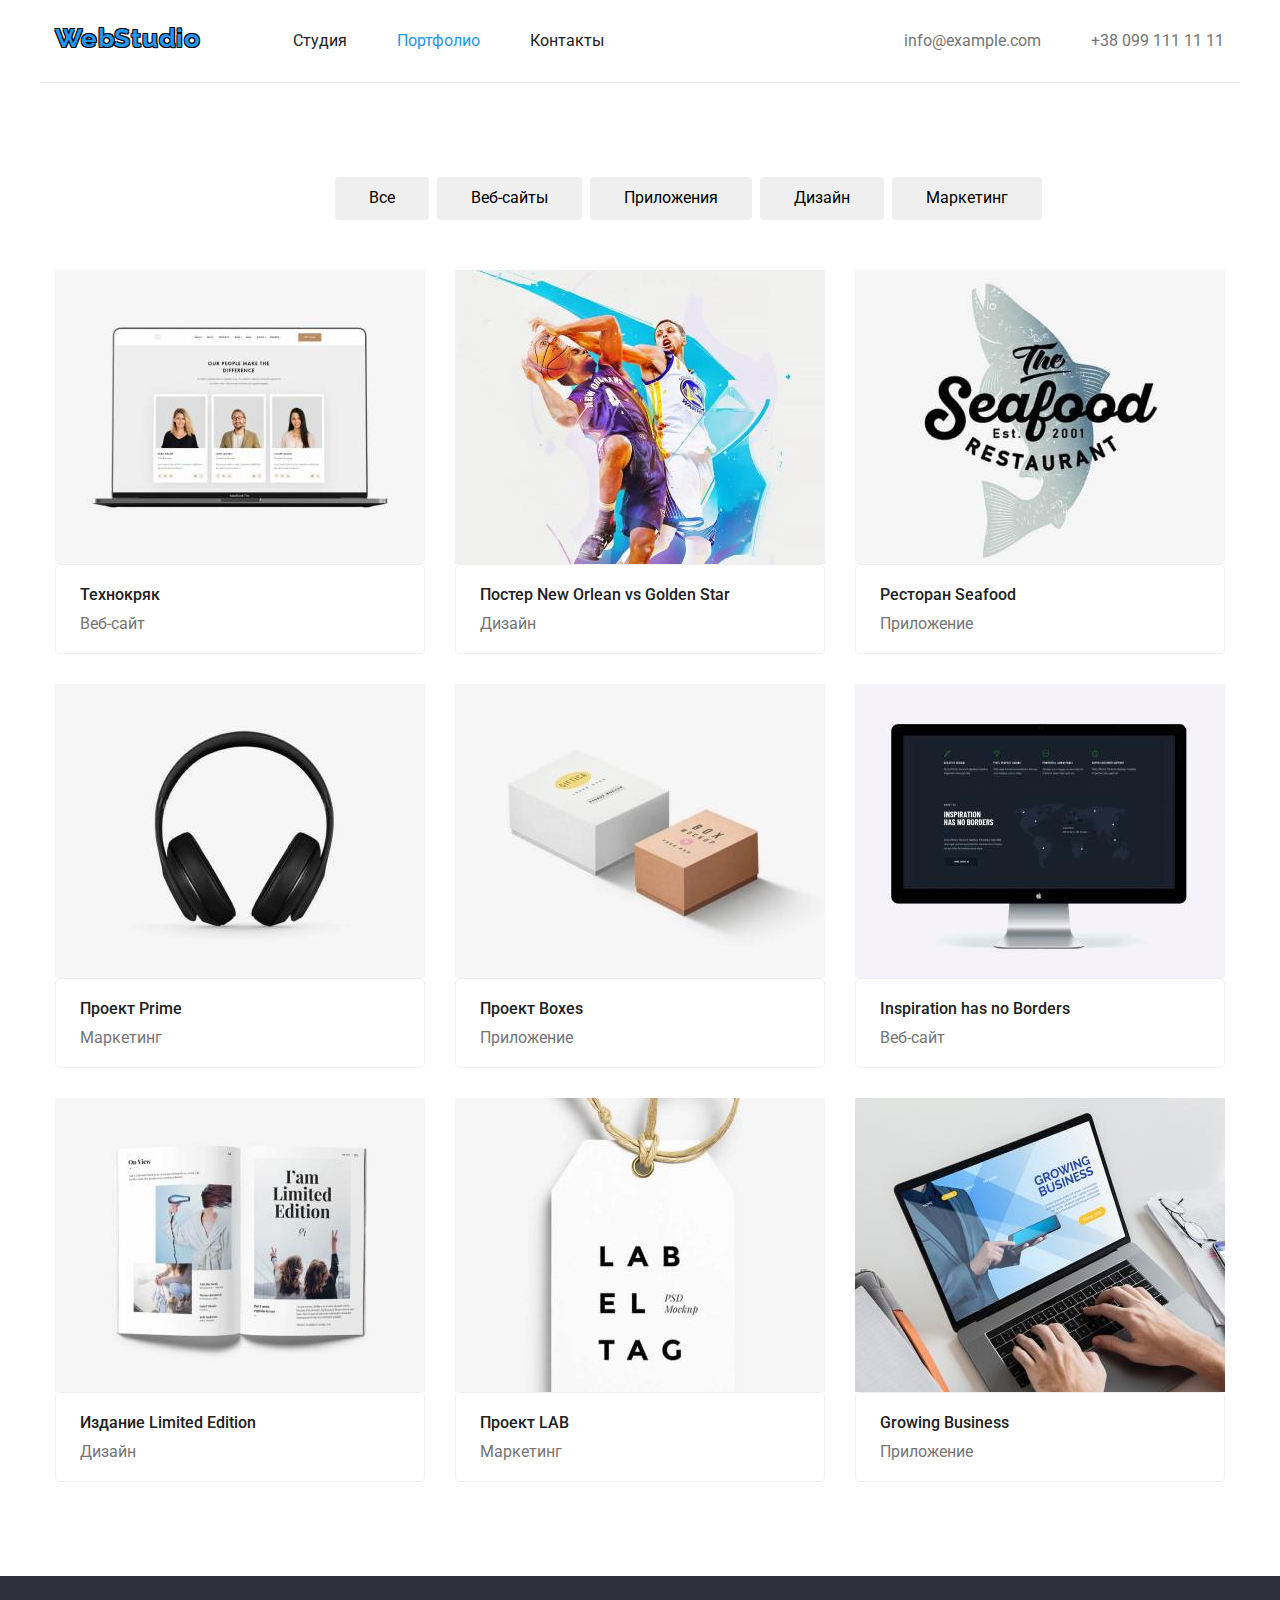
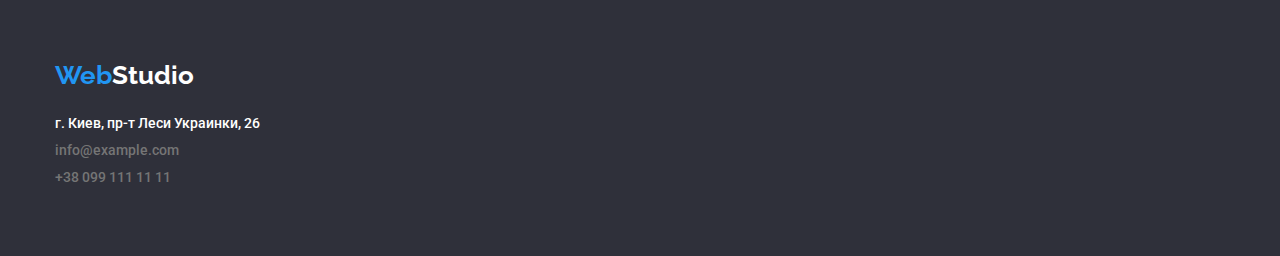
==== commit 12917297: "1" ====
--- a/portfolio.html
+++ b/portfolio.html
@@ -17,14 +17,14 @@
             <div class="portfolio-logo"><a href="index.html">WebStudio</a>
             </div>
             <!--навігація на інші сторінки-->
-            <nav>
+            <nav class="header">
                 <ul class="site-nav">
                     <li class="item"><a href="index.html" class="link-nav">Студия</a></li>
                     <li class="item"><a href="portfolio.html" class="link-nav current">Портфолио</a></li>
                     <li class="item"><a href="Контакты" class="link-nav">Контакты</a></li>
                 </ul>
             </nav>
-                <ul class="site-nav">
+                <ul class="site-nav header">
                     <li class="item-contact"><a class="link-contact" href="mailto:info@example.com">info@example.com</a></li>
                     <li class="item-contact"><a class="link-contact" href="tel:+380991111111">+38 099 111 11 11</a></li>
                 </ul>   
@@ -32,102 +32,107 @@
         
     </header>
 
-    <main class="container section">
-        <h1 hidden>портфолио</h1>
-        <div class="portfolio-button">
-            <button type="button" class="element">Все</button>
-            <button type="button" class="element">Веб-сайты</button>
-            <button type="button" class="element">Приложения</button>
-            <button type="button" class="element">Дизайн</button>
-            <button type="button" class="element">Маркетинг</button>
-        </div>
-        <section>
-            <h2 hidden>галерея</h2>
-            <ul class="gallery">
-                <li class="gallery-item">
-                    <a href=""></a>
-                    <img src="images/portfolio/1.jpg" alt="ноутбук на котором изображены люди" width="370">
-                   <div class="portfolio-card">
-                        <h3>Технокряк</h3>
-                        <p>Веб-сайт</p>
-                   </div>
-                    
-                </li>
-                <li class="gallery-item">
-                    <a href=""></a>
-                    <img src="images/portfolio/2.jpg" alt="мужчины и баскетбольный мяч" width="370">
-                    <div class="portfolio-card">
-                        <h3> Постер New Orlean vs Golden Star</h3>
-                        <p>Дизайн </p>
-                    </div>
-                    
-                </li>
-                <li class="gallery-item">
-                    <a href=""></a>
-                    <img src="images/portfolio/3.jpg" alt="рыба и название ресторана" width="370">
-                    <div class="portfolio-card">
-                        <h3> Ресторан Seafood</h3>
-                        <p>Приложение</p>
-                    </div>
-                    
-                </li>
-                <li class="gallery-item">
-                    <a href=""></a>
-                    <img src="images/portfolio/4.jpg" alt="наушники черного цвета" width="370">
-                    <div class="portfolio-card">
-                        <h3> Проект Prime</h3>
-                        <p> Маркетинг</p>
-                    </div>
-                    
-                </li>
-                <li class="gallery-item">
-                    <a href=""></a>
-                    <img src="images/portfolio/5.jpg" alt="две коробки, черного и коричневого цвета" width="370">
-                    <div class="portfolio-card">
-                        <h3> Проект Boxes</h3>
-                        <p> Приложение</p>
-                    </div>
-                    
-                </li>
-                <li class="gallery-item">
-                    <a href=""></a>
-                    <img src="images/portfolio/6.jpg" alt="монитор компютера черного цвета" width="370">
-                    <div class="portfolio-card">
-                        <h3> Inspiration has no Borders</h3>
-                        <p> Веб-сайт</p>
-                    </div>
-                    
-                </li>
-                <li class="gallery-item">
-                    <a href=""></a>
-                    <img src="images/portfolio/7.jpg" alt="журнал в раскрытом виде" width="370">
-                    <div class="portfolio-card">
-                        <h3> Издание Limited Edition</h3>
-                        <p> Дизайн</p>
-                    </div>
-                    
-                </li>
-                <li class="gallery-item">
-                    <a href=""></a>
-                    <img src="images/portfolio/8.jpg" alt="бирка белого цвета с черной надписью" width="370">
-                    <div class="portfolio-card">
-                        <h3>Проект LAB </h3>
-                        <p> Маркетинг</p>
-                    </div>
-                    
-                </li>
-                <li class="gallery-item">
-                    <a href=""></a>
-                    <img src="images/portfolio/9.jpg" alt="ноутбук на котором работает человек" width="370">
-                    <div class="portfolio-card">
-                        <h3>Growing Business</h3>
-                        <p>Приложение</p>
-                    </div>
-                    
-                </li>
-            </ul>
-
+    <main >
+        <section class="container section">
+            <div>
+                <h1 hidden>портфолио</h1>
+                <ul class="portfolio-button">
+                    <li class="element"> <button type="button" >Все</button></li>
+                    <li class="element"> <button type="button" >Веб-сайты</button></li>
+                    <li class="element"> <button type="button" >Приложения</button></li>
+                    <li class="element"> <button type="button" >Дизайн</button></li>
+                    <li class="element"> <button type="button" >Маркетинг</button></li>
+                </ul>
+                
+                <h2 hidden>галерея</h2>
+                <ul class="gallery">
+                    <li class="gallery-item">
+                        <a href=""></a>
+                        <img src="images/portfolio/1.jpg" alt="ноутбук на котором изображены люди" width="370">
+                        <div class="portfolio-card">
+                            <h3>Технокряк</h3>
+                            <p>Веб-сайт</p>
+                        </div>
+                
+                    </li>
+                    <li class="gallery-item">
+                        <a href=""></a>
+                        <img src="images/portfolio/2.jpg" alt="мужчины и баскетбольный мяч" width="370">
+                        <div class="portfolio-card">
+                            <h3> Постер New Orlean vs Golden Star</h3>
+                            <p>Дизайн </p>
+                        </div>
+                
+                    </li>
+                    <li class="gallery-item">
+                        <a href=""></a>
+                        <img src="images/portfolio/3.jpg" alt="рыба и название ресторана" width="370">
+                        <div class="portfolio-card">
+                            <h3> Ресторан Seafood</h3>
+                            <p>Приложение</p>
+                        </div>
+                
+                    </li>
+                    <li class="gallery-item">
+                        <a href=""></a>
+                        <img src="images/portfolio/4.jpg" alt="наушники черного цвета" width="370">
+                        <div class="portfolio-card">
+                            <h3> Проект Prime</h3>
+                            <p> Маркетинг</p>
+                        </div>
+                
+                    </li>
+                    <li class="gallery-item">
+                        <a href=""></a>
+                        <img src="images/portfolio/5.jpg" alt="две коробки, черного и коричневого цвета" width="370">
+                        <div class="portfolio-card">
+                            <h3> Проект Boxes</h3>
+                            <p> Приложение</p>
+                        </div>
+                
+                    </li>
+                    <li class="gallery-item">
+                        <a href=""></a>
+                        <img src="images/portfolio/6.jpg" alt="монитор компютера черного цвета" width="370">
+                        <div class="portfolio-card">
+                            <h3> Inspiration has no Borders</h3>
+                            <p> Веб-сайт</p>
+                        </div>
+                
+                    </li>
+                    <li class="gallery-item">
+                        <a href=""></a>
+                        <img src="images/portfolio/7.jpg" alt="журнал в раскрытом виде" width="370">
+                        <div class="portfolio-card">
+                            <h3> Издание Limited Edition</h3>
+                            <p> Дизайн</p>
+                        </div>
+                
+                    </li>
+                    <li class="gallery-item">
+                        <a href=""></a>
+                        <img src="images/portfolio/8.jpg" alt="бирка белого цвета с черной надписью" width="370">
+                        <div class="portfolio-card">
+                            <h3>Проект LAB </h3>
+                            <p> Маркетинг</p>
+                        </div>
+                
+                    </li>
+                    <li class="gallery-item">
+                        <a href=""></a>
+                        <img src="images/portfolio/9.jpg" alt="ноутбук на котором работает человек" width="370">
+                        <div class="portfolio-card">
+                            <h3>Growing Business</h3>
+                            <p>Приложение</p>
+                        </div>
+                
+                    </li>
+                </ul>
+                
+            </div>
+            
         </section>
+        
     </main>
 
 
@@ -137,7 +142,7 @@
                 <div class="logo"><a href="index.html">Web</a><span class="logo-footer">Studio</span> </div>
                 <address class="site-nav">
                     <div class="adress">
-                        <p class="link-footer">г. Киев, пр-т Леси Украинки, 26</p>
+                        <p class="link-footer link-adress">г. Киев, пр-т Леси Украинки, 26</p>
                         <ul class="footer-contact">
                             <li class="contact"><a class="link-footer" href="mailto:info@example.com">info@example.com</a></li>
                             <li class="contact"><a class="link-footer" href="tel:+380991111111">+38 099 111 11 11</a></li>
--- a/css/style.css
+++ b/css/style.css
@@ -63,11 +63,15 @@
 .nav {
   display: flex;
 }
+.header {
+  padding-top: 32px;
+  padding-bottom: 32px;
+}
 .site-nav {
   display: flex;
   padding-left: 0;
-  margin-top: 32px;
-  margin-bottom: 32px;
+  /*margin-top: 32px;
+  margin-bottom: 32px;*/
 }
 .site-nav .contact:not(:last-child) {
   margin-right: 50px;
@@ -94,6 +98,7 @@
   font-weight: 500;
   font-size: 14px;
   line-height: 1.14;
+  letter-spacing: 0.02em;
 }
 .site-nav .link-nav {
   color: var(--peculiarity-color);
@@ -152,15 +157,19 @@
   background-color: var(--logo-color);
   font-family: inherit;
 }
-
+.section {
+  padding-top: 94px;
+  padding-bottom: 94px;
+}
 .portfolio-button {
-  padding-top: 94px;
   padding-left: 280px;
-  display: inline-block;
-}
-.portfolio-button .element: {
-  display: flex;
-  margin-right: 6px;
+  display: flex;
+  letter-spacing: 0.03em;
+  margin-bottom: 50px;
+}
+.portfolio-button .element:not(:last-child) {
+  display: flex;
+  margin-right: 8px;
 }
 .portfolio-button .element:focus,
 .portfolio-button .element:hover {
@@ -221,7 +230,7 @@
   text-align: center;
 }
 .main-title {
-  padding-bottom: 50px;
+  margin-bottom: 50px;
   font-weight: bold;
   font-size: 36px;
   line-height: 1.17;
@@ -241,6 +250,7 @@
   border: 2px solid #eeeeee;
   box-shadow: 0px 1px 3px rgba(0, 0, 0, 0.12), 0px 1px 1px rgba(0, 0, 0, 0.14),
     0px 2px 1px rgba(0, 0, 0, 0.2);
+  background-color: var(--list-color);
 }
 .user-block .user-item:not(:last-child) {
   margin-right: 30px;
@@ -249,19 +259,21 @@
 .gallery {
   display: flex;
   flex-wrap: wrap;
-  justify-content: space-between;
+  justify-content: stretch;
   padding-left: 0;
   width: 1200px;
-  padding-bottom: 94px;
-  padding-top: 94px;
+  /*padding-bottom: 94px;
+  padding-top: 94px;*/
 }
 .gallery-item {
   display: block;
   margin-bottom: 30px;
   margin-right: 30px;
+  width: 370px;
   border-bottom-right-radius: 5px;
   border-bottom-left-radius: 5px;
   cursor: pointer;
+  background-color: var(--list-color);
 }
 .gallery-item:focus,
 .gallery-item:hover {
@@ -291,8 +303,6 @@
 }
 .adress {
   display: block;
-  padding-bottom: 60px;
-  padding-top: 20px;
 }
 .site-nav .link-footer {
   padding-bottom: 9px;
@@ -301,17 +311,22 @@
   font-weight: 500;
   font-size: 14px;
   line-height: 1.14;
-  color: var(--text-color, #757575);
+  color: var(--text-color);
 }
 .site-nav .link-footer:hover,
 .site-nav .link-footer:focus {
-  color: var(--logo-color, #2196f3);
+  color: var(--logo-color);
+}
+.adress .link-adress {
+  color: var(--list-color);
 }
 .footer-contact {
   padding-left: 0;
 }
 .footer-contact .contact {
   padding-bottom: 9px;
+}
+header {
 }
 img {
   display: block;
@@ -344,7 +359,7 @@
 }
 p {
   margin-top: 0;
-  margin-bottom: 0x;
+  margin-bottom: 0;
   font-weight: normal;
   font-size: 16px;
   line-height: 1.19;
@@ -368,6 +383,8 @@
   color: var(--logo-color, #2196f3);
 }
 footer {
+  padding-top: 60px;
+  padding-bottom: 60px;
   margin-top: 0;
   background: var(--title-color, #2f303a);
 }
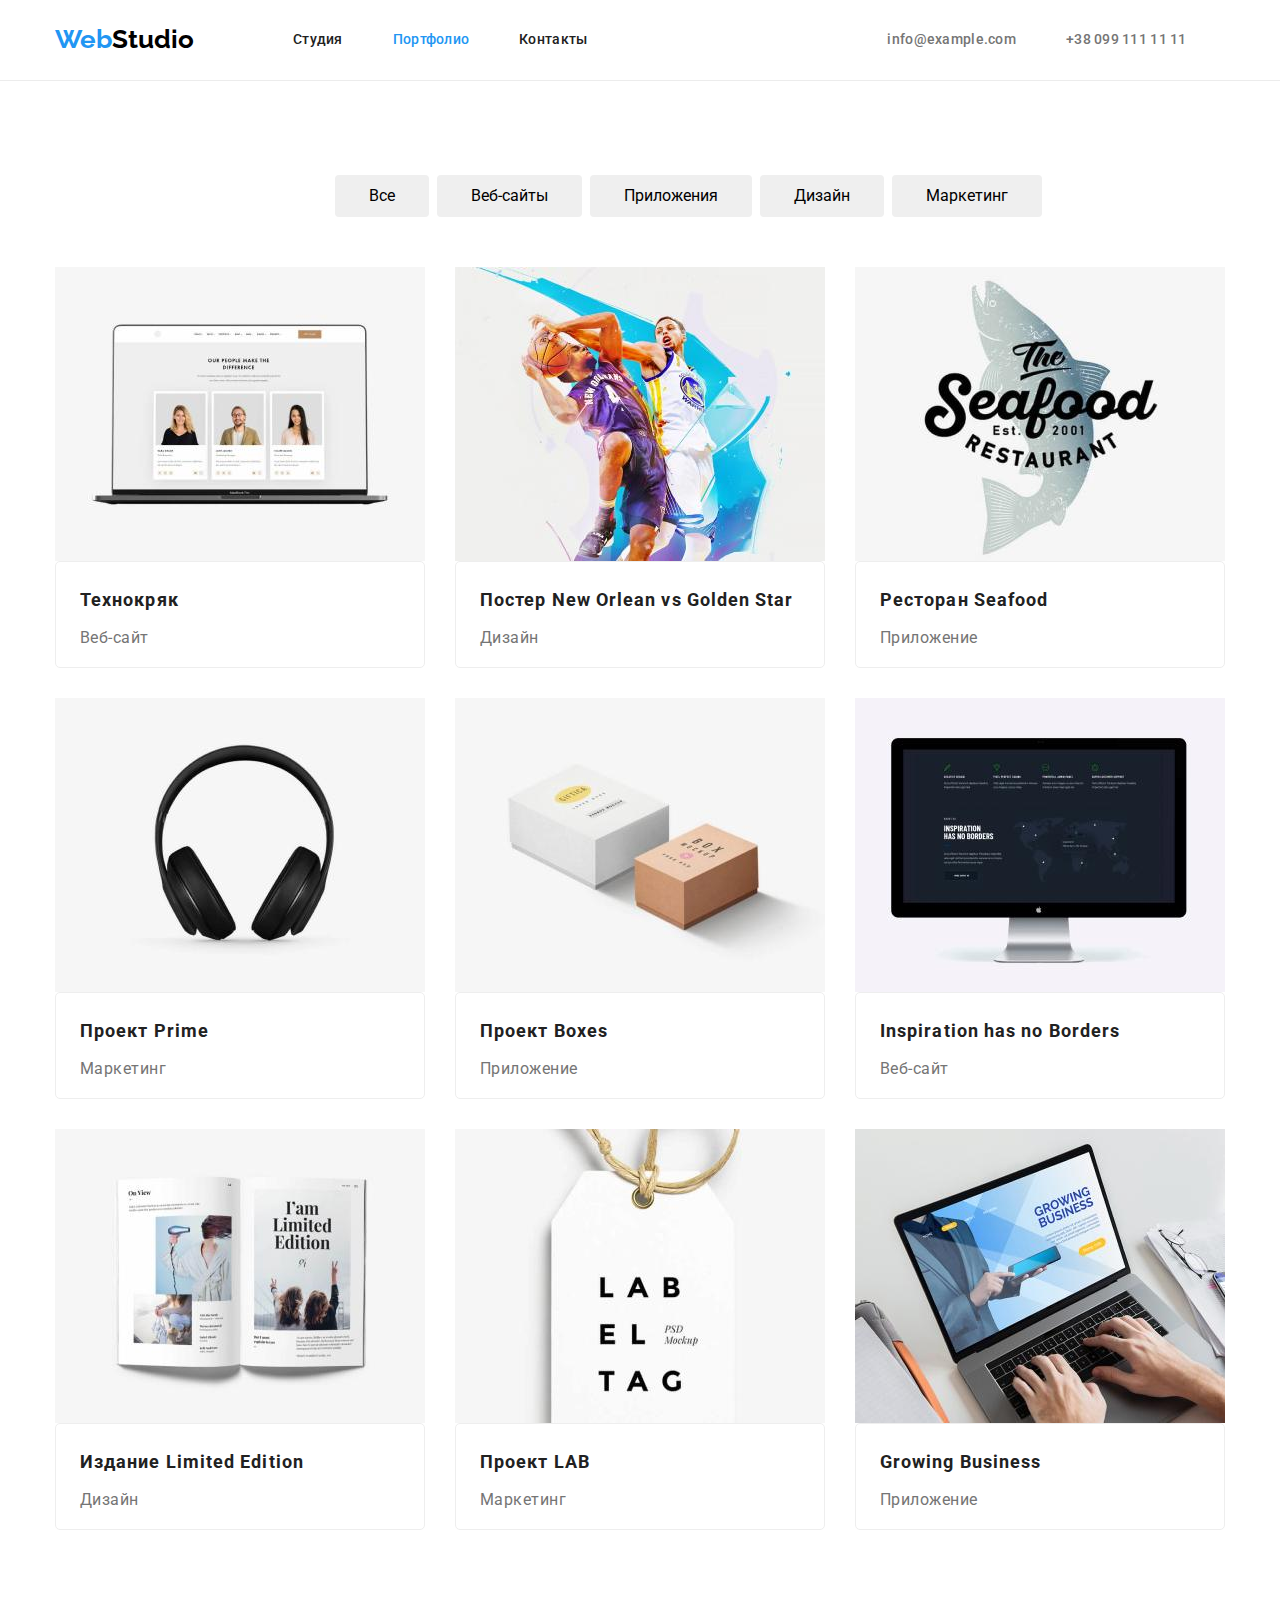
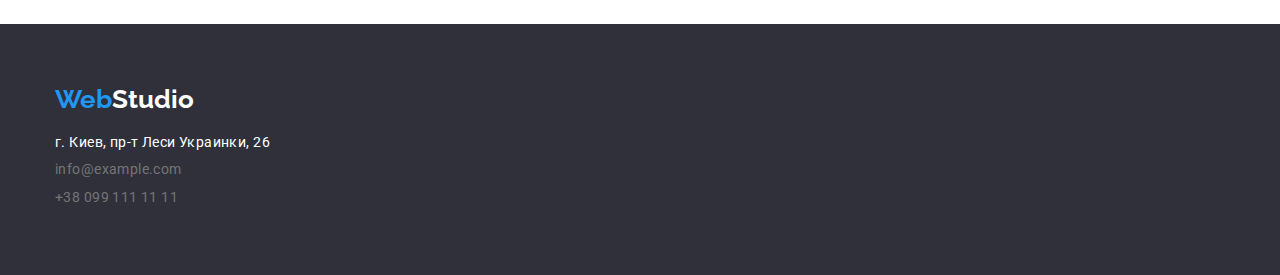
==== commit 35f99897: "1" ====
--- a/portfolio.html
+++ b/portfolio.html
@@ -14,34 +14,33 @@
     <!--шапка сторінки-->
     <header>
         <div class="container logo-nav">
-            <div class="portfolio-logo"><a href="index.html">WebStudio</a>
-            </div>
+            <div class="logo"><a href="index.html">Web</a><span class="logo-header">Studio</span> </div>
             <!--навігація на інші сторінки-->
-            <nav class="header">
+            <nav class="nav header">
                 <ul class="site-nav">
-                    <li class="item"><a href="index.html" class="link-nav">Студия</a></li>
+                    <li class="item"><a href="index.html" class="link-nav ">Студия</a></li>
                     <li class="item"><a href="portfolio.html" class="link-nav current">Портфолио</a></li>
                     <li class="item"><a href="Контакты" class="link-nav">Контакты</a></li>
                 </ul>
+                <ul class="site-nav">
+                    <li class="item-contact"><a href="mailto:info@example.com" class="link-contact">info@example.com</a></li>
+                    <li class="item-contact"><a href="tel:+380991111111" class="link-contact">+38 099 111 11 11</a></li>
+                </ul>
             </nav>
-                <ul class="site-nav header">
-                    <li class="item-contact"><a class="link-contact" href="mailto:info@example.com">info@example.com</a></li>
-                    <li class="item-contact"><a class="link-contact" href="tel:+380991111111">+38 099 111 11 11</a></li>
-                </ul>   
         </div>
         
     </header>
 
     <main >
-        <section class="container section">
-            <div>
+        <section class="section">
+            <div class="container">
                 <h1 hidden>портфолио</h1>
                 <ul class="portfolio-button">
-                    <li class="element"> <button type="button" >Все</button></li>
-                    <li class="element"> <button type="button" >Веб-сайты</button></li>
-                    <li class="element"> <button type="button" >Приложения</button></li>
-                    <li class="element"> <button type="button" >Дизайн</button></li>
-                    <li class="element"> <button type="button" >Маркетинг</button></li>
+                    <li class="item-button"> <button type="button" class="element">Все</button></li>
+                    <li class="item-button"> <button type="button" class="element">Веб-сайты</button></li>
+                    <li class="item-button"> <button type="button" class="element">Приложения</button></li>
+                    <li class="item-button"> <button type="button" class="element">Дизайн</button></li>
+                    <li class="item-button"> <button type="button" class="element">Маркетинг</button></li>
                 </ul>
                 
                 <h2 hidden>галерея</h2>
@@ -50,7 +49,7 @@
                         <a href=""></a>
                         <img src="images/portfolio/1.jpg" alt="ноутбук на котором изображены люди" width="370">
                         <div class="portfolio-card">
-                            <h3>Технокряк</h3>
+                            <h3 class="card-element">Технокряк</h3>
                             <p>Веб-сайт</p>
                         </div>
                 
@@ -59,7 +58,7 @@
                         <a href=""></a>
                         <img src="images/portfolio/2.jpg" alt="мужчины и баскетбольный мяч" width="370">
                         <div class="portfolio-card">
-                            <h3> Постер New Orlean vs Golden Star</h3>
+                            <h3 class="card-element"> Постер New Orlean vs Golden Star</h3>
                             <p>Дизайн </p>
                         </div>
                 
@@ -68,7 +67,7 @@
                         <a href=""></a>
                         <img src="images/portfolio/3.jpg" alt="рыба и название ресторана" width="370">
                         <div class="portfolio-card">
-                            <h3> Ресторан Seafood</h3>
+                            <h3 class="card-element"> Ресторан Seafood</h3>
                             <p>Приложение</p>
                         </div>
                 
@@ -77,7 +76,7 @@
                         <a href=""></a>
                         <img src="images/portfolio/4.jpg" alt="наушники черного цвета" width="370">
                         <div class="portfolio-card">
-                            <h3> Проект Prime</h3>
+                            <h3 class="card-element"> Проект Prime</h3>
                             <p> Маркетинг</p>
                         </div>
                 
@@ -86,7 +85,7 @@
                         <a href=""></a>
                         <img src="images/portfolio/5.jpg" alt="две коробки, черного и коричневого цвета" width="370">
                         <div class="portfolio-card">
-                            <h3> Проект Boxes</h3>
+                            <h3 class="card-element"> Проект Boxes</h3>
                             <p> Приложение</p>
                         </div>
                 
@@ -95,7 +94,7 @@
                         <a href=""></a>
                         <img src="images/portfolio/6.jpg" alt="монитор компютера черного цвета" width="370">
                         <div class="portfolio-card">
-                            <h3> Inspiration has no Borders</h3>
+                            <h3 class="card-element"> Inspiration has no Borders</h3>
                             <p> Веб-сайт</p>
                         </div>
                 
@@ -104,7 +103,7 @@
                         <a href=""></a>
                         <img src="images/portfolio/7.jpg" alt="журнал в раскрытом виде" width="370">
                         <div class="portfolio-card">
-                            <h3> Издание Limited Edition</h3>
+                            <h3 class="card-element"> Издание Limited Edition</h3>
                             <p> Дизайн</p>
                         </div>
                 
@@ -113,7 +112,7 @@
                         <a href=""></a>
                         <img src="images/portfolio/8.jpg" alt="бирка белого цвета с черной надписью" width="370">
                         <div class="portfolio-card">
-                            <h3>Проект LAB </h3>
+                            <h3 class="card-element">Проект LAB </h3>
                             <p> Маркетинг</p>
                         </div>
                 
@@ -122,7 +121,7 @@
                         <a href=""></a>
                         <img src="images/portfolio/9.jpg" alt="ноутбук на котором работает человек" width="370">
                         <div class="portfolio-card">
-                            <h3>Growing Business</h3>
+                            <h3 class="card-element">Growing Business</h3>
                             <p>Приложение</p>
                         </div>
                 
@@ -139,7 +138,7 @@
     <!--підвал-->
         <footer>
             <div class="container">
-                <div class="logo"><a href="index.html">Web</a><span class="logo-footer">Studio</span> </div>
+                <div class="logo-basement"><a href="index.html">Web</a><span class="logo-footer">Studio</span> </div>
                 <address class="site-nav">
                     <div class="adress">
                         <p class="link-footer link-adress">г. Киев, пр-т Леси Украинки, 26</p>
--- a/css/style.css
+++ b/css/style.css
@@ -23,55 +23,54 @@
   margin-left: auto;
   margin-right: auto;
 }
+header {
+  border-bottom: 1px solid#ECECEC;
+}
 .logo-nav {
   display: flex;
-  border-bottom: 1px solid#ECECEC;
 }
 .logo {
   padding-top: 24px;
   padding-bottom: 25px;
   width: 145px;
-  /*height: 31px;*/
   font-weight: bold;
   font-size: 26px;
   line-height: 1.19;
   font-family: Raleway;
 }
+.logo-basement {
+  margin-bottom: 20px;
+  width: 145px;
+  font-weight: bold;
+  font-size: 26px;
+  line-height: 1.19;
+  font-family: Raleway;
+}
 .logo-footer {
   color: var(--list-color);
 }
-
 .logo-header {
   color: #000;
 }
-.portfolio-logo {
-  padding-top: 24px;
-  padding-bottom: 25px;
-  width: 145px;
-  /*height: 31px;*/
-  font-family: Raleway;
-  font-weight: bold;
-  font-size: 26px;
-  line-height: 1, 19;
-  letter-spacing: 0.03em;
-  font-style: normal;
+/*навигация по сайту*/
+a {
+  text-decoration: none;
+  color: var(--logo-color);
+}
+a:active,
+a:visited {
   color: var(--logo-color, #2196f3);
-  text-shadow: black 1px 1px 0, black -1px -1px 0, black -1px 1px 0,
-    black 1px -1px 0;
-}
-/*навигация по сайту*/
+}
 .nav {
   display: flex;
 }
 .header {
-  padding-top: 32px;
-  padding-bottom: 32px;
+  /*padding-top: 32px;
+  padding-bottom: 32px;*/
 }
 .site-nav {
   display: flex;
   padding-left: 0;
-  /*margin-top: 32px;
-  margin-bottom: 32px;*/
 }
 .site-nav .contact:not(:last-child) {
   margin-right: 50px;
@@ -89,8 +88,9 @@
   margin-right: 50px;
   margin-left: 300px;
 }
-.site-nav .link-nav .link-contact {
-  /*display: block;*/
+.site-nav .link-nav,
+.link-contact {
+  display: block;
   padding-top: 32px;
   padding-bottom: 32px;
   font-style: normal;
@@ -99,6 +99,7 @@
   font-size: 14px;
   line-height: 1.14;
   letter-spacing: 0.02em;
+  align-items: center;
 }
 .site-nav .link-nav {
   color: var(--peculiarity-color);
@@ -106,8 +107,12 @@
 .site-nav .link-contact {
   color: var(--text-color);
 }
-.site-nav .link-nav .link-contact:hover,
-.site-nav .link-nav .link-contact:focus {
+.site-nav .link-nav:hover,
+.site-nav .link-nav:focus {
+  color: var(--logo-color, #2196f3);
+}
+.site-nav .link-contact:hover,
+.site-nav .link-contact:focus {
   color: var(--logo-color, #2196f3);
 }
 .site-nav .link-nav.current {
@@ -145,6 +150,7 @@
   color: var(--list-color, white);
   width: 696px;
   height: 120px;
+  letter-spacing: 0.06em;
   text-align: center;
   text-transform: uppercase;
 }
@@ -153,9 +159,13 @@
   font-weight: bold;
   font-size: 16px;
   line-height: 1.87;
+  letter-spacing: 0.06em;
   color: var(--list-color);
   background-color: var(--logo-color);
   font-family: inherit;
+  align-items: center;
+  text-align: center;
+  white-space: nowrap;
 }
 .section {
   padding-top: 94px;
@@ -164,11 +174,18 @@
 .portfolio-button {
   padding-left: 280px;
   display: flex;
+  font-weight: 500;
+  font-size: 16px;
+  line-height: 1.6;
+  text-align: center;
   letter-spacing: 0.03em;
   margin-bottom: 50px;
 }
 .portfolio-button .element:not(:last-child) {
   display: flex;
+  margin-right: 8px;
+}
+.portfolio-button .item-button:not(:last-child) {
   margin-right: 8px;
 }
 .portfolio-button .element:focus,
@@ -199,10 +216,14 @@
   color: var(--peculiarity-color, #212121);
   text-transform: uppercase;
   margin-bottom: 10px;
+  letter-spacing: 0.03em;
 }
 .about-peculiarity {
+  font-style: normal;
+  font-weight: normal;
   font-size: 14px;
   line-height: 1.71;
+  letter-spacing: 0.03em;
 }
 .visualization-section {
   padding-bottom: 94px;
@@ -237,6 +258,7 @@
   color: var(--peculiarity-color, #212121);
   text-align: center;
   width: 1200px;
+  letter-spacing: 0.03em;
 }
 .user-block {
   display: flex;
@@ -245,7 +267,6 @@
 }
 .user-item {
   width: 270px;
-  height: 368px;
   border-radius: 0px 0px 4px 4px;
   border: 2px solid #eeeeee;
   box-shadow: 0px 1px 3px rgba(0, 0, 0, 0.12), 0px 1px 1px rgba(0, 0, 0, 0.14),
@@ -301,17 +322,23 @@
 .portfolio-card {
   padding: 20px 24px;
 }
+.card-element {
+  font-weight: bold;
+  font-size: 18px;
+  line-height: 2;
+  letter-spacing: 0.06em;
+}
 .adress {
   display: block;
 }
 .site-nav .link-footer {
-  padding-bottom: 9px;
+  margin-bottom: 9px;
   font-style: normal;
   text-decoration: none;
-  font-weight: 500;
   font-size: 14px;
   line-height: 1.14;
   color: var(--text-color);
+  letter-spacing: 0.03em;
 }
 .site-nav .link-footer:hover,
 .site-nav .link-footer:focus {
@@ -324,10 +351,9 @@
   padding-left: 0;
 }
 .footer-contact .contact {
-  padding-bottom: 9px;
-}
-header {
-}
+  margin-bottom: 9px;
+}
+
 img {
   display: block;
   max-width: 100%;
@@ -348,6 +374,8 @@
   font-size: 16px;
   line-height: 1.19;
   color: var(--peculiarity-color, #212121);
+  /*text-align: center;*/
+  letter-spacing: 0.03em;
 }
 button {
   border-color: transparent;
@@ -364,6 +392,8 @@
   font-size: 16px;
   line-height: 1.19;
   color: var(--text-color, #757575);
+  /*text-align: center;*/
+  letter-spacing: 0.03em;
 }
 address {
   font-style: normal;
@@ -374,14 +404,7 @@
   list-style: none;
   color: var(--peculiarity-color, #212121);
 }
-a {
-  text-decoration: none;
-  color: var(--logo-color);
-}
-a:active,
-a:visited {
-  color: var(--logo-color, #2196f3);
-}
+
 footer {
   padding-top: 60px;
   padding-bottom: 60px;
